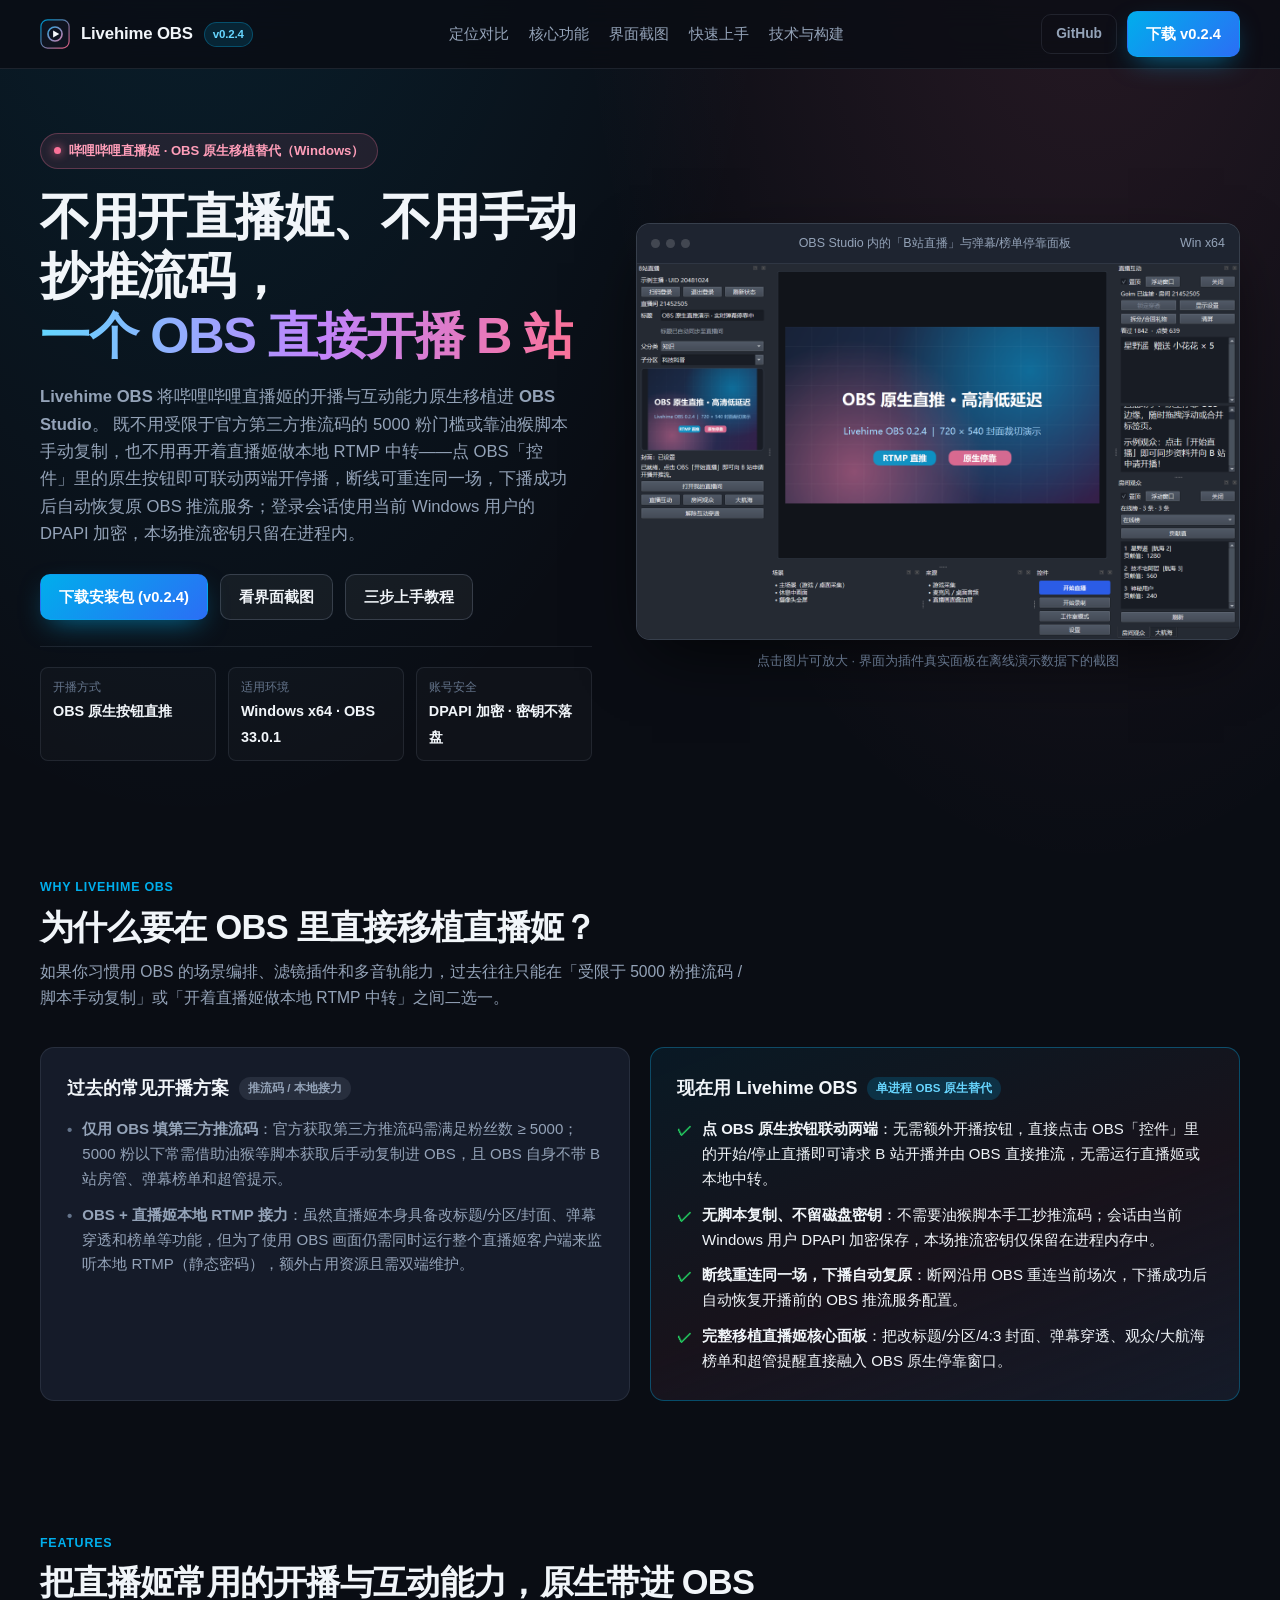
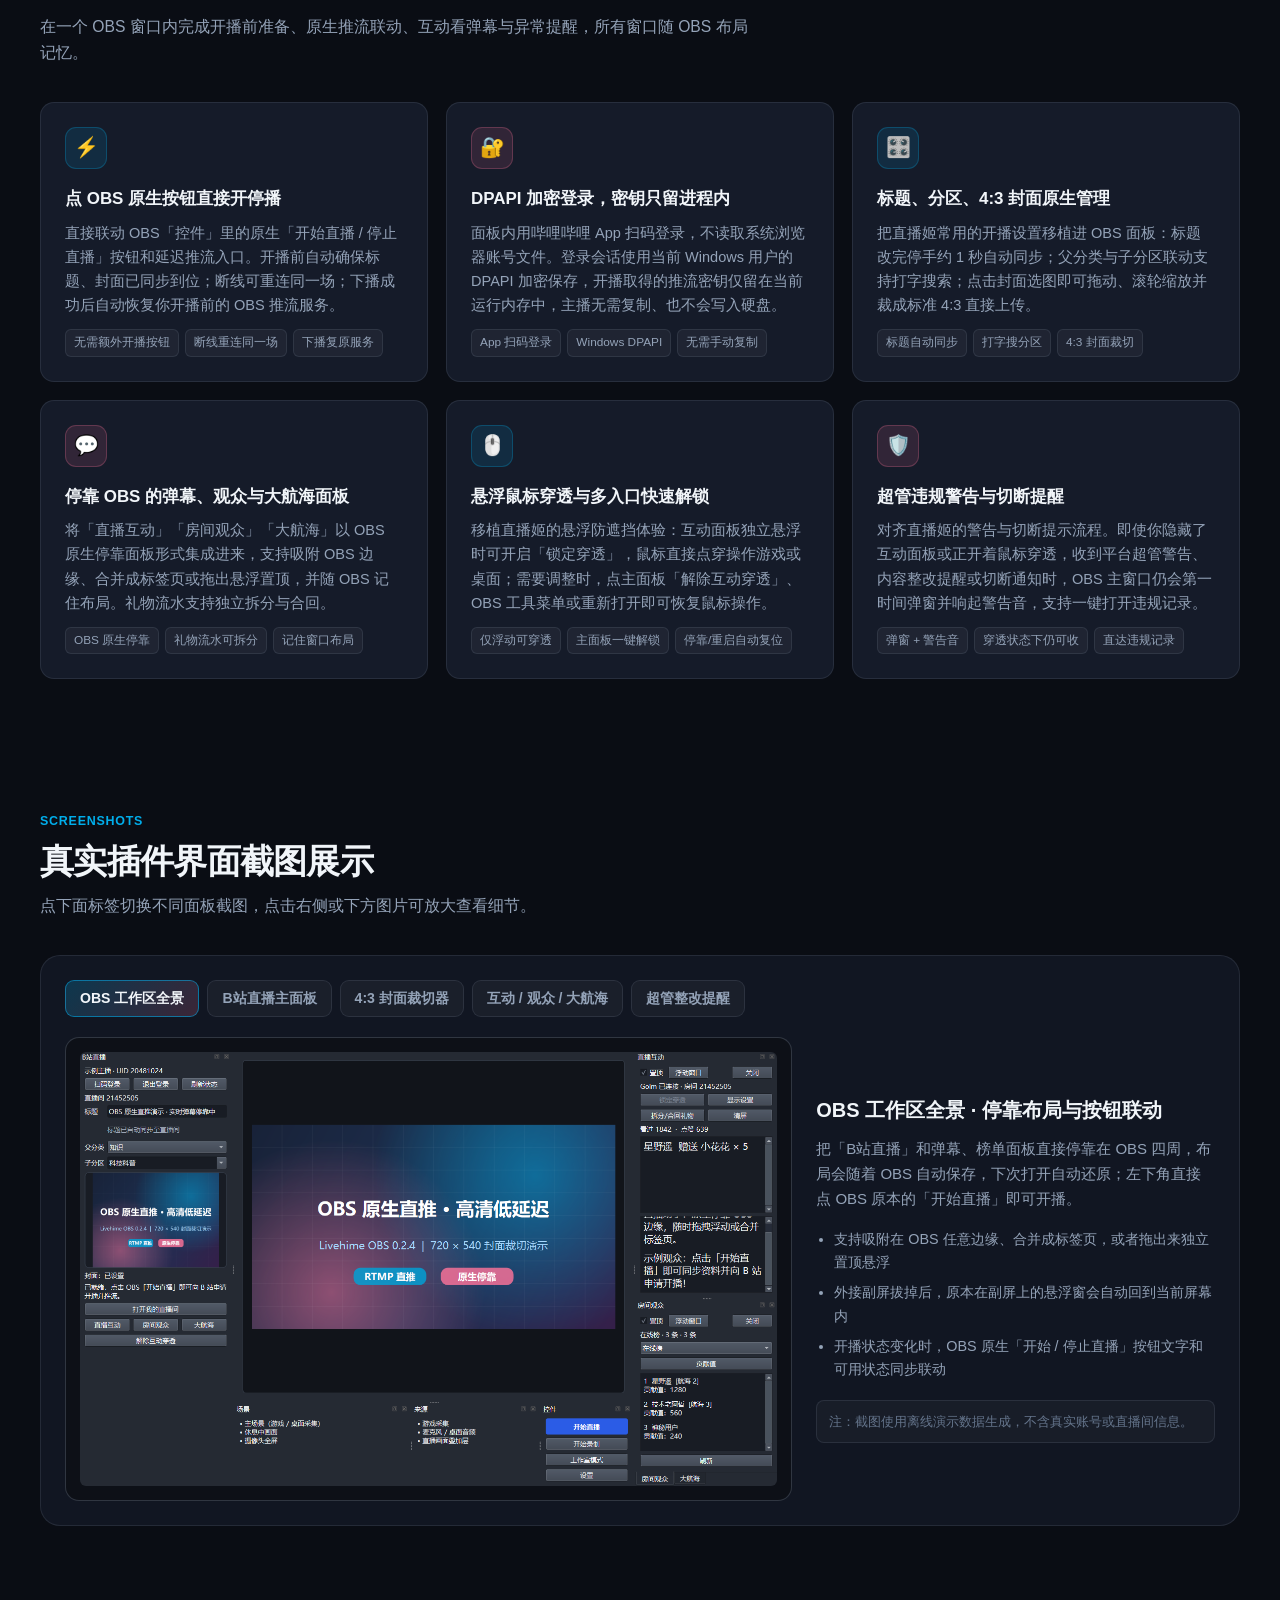
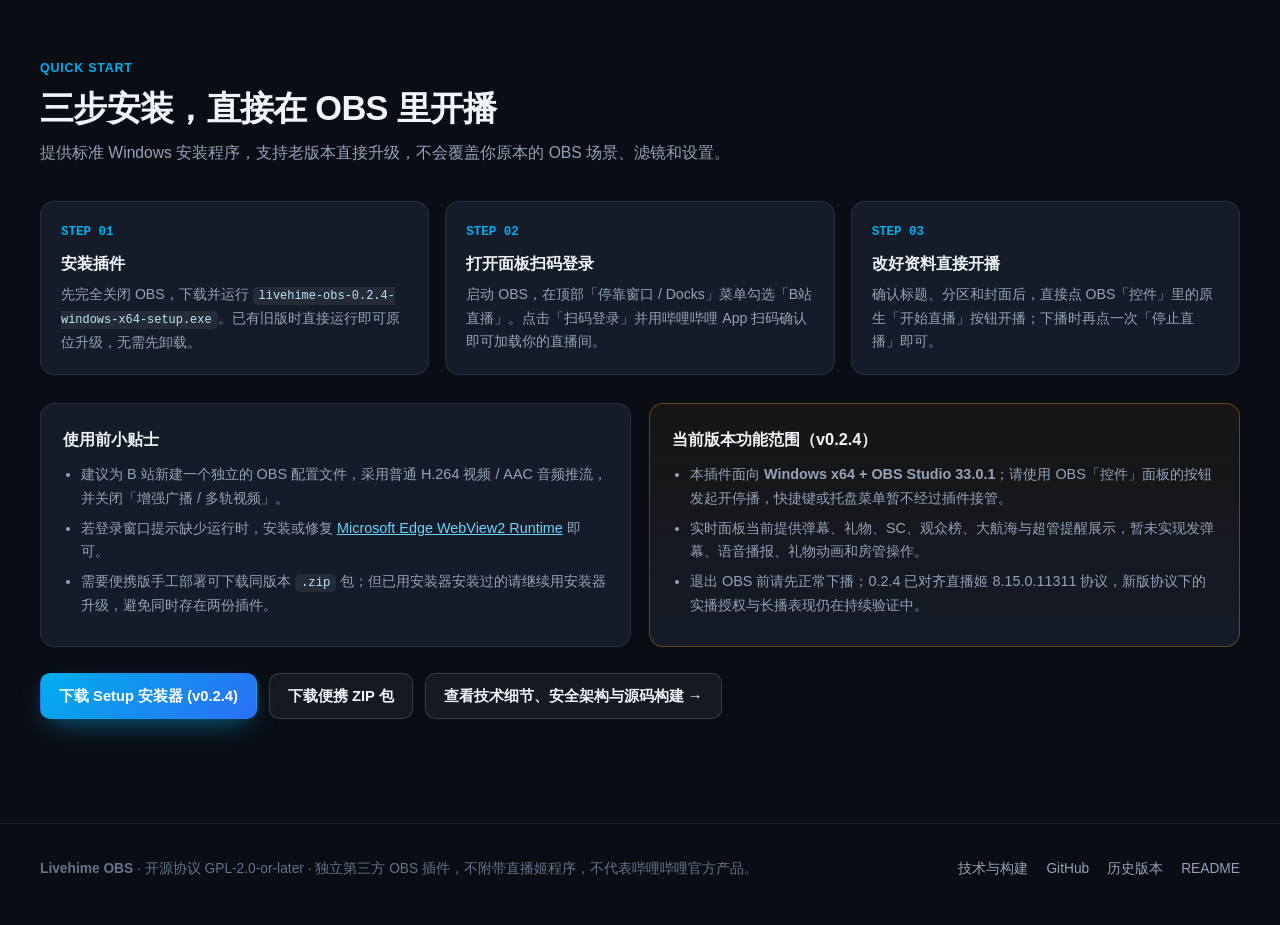
==== docs/index.html @ df3fe20b "Refine homepage comparison copy to accurately reflect Livehime and 5k-follower stream key rules" ====
<!DOCTYPE html>
<html lang="zh-CN">
<head>
  <meta charset="UTF-8">
  <meta name="viewport" content="width=device-width, initial-scale=1.0">
  <title>Livehime OBS · 哔哩哔哩直播姬的 OBS 原生移植替代</title>
  <meta name="description" content="哔哩哔哩直播姬的 OBS Studio 原生移植替代插件。无需 5000 粉推流码门槛、无需油猴脚本手动复制、也无需双开直播姬本地 RTMP 中转：在 OBS 内扫码登录、改标题分区裁封面、看弹幕礼物榜单、接超管提醒，点 OBS 原生按钮直接开停播。">
  <link rel="icon" type="image/svg+xml" href="assets/favicon.svg">
  <link rel="stylesheet" href="styles.css">
</head>
<body>
  <header class="site-header">
    <div class="container nav-inner">
      <a class="brand" href="#top">
        <img class="brand-icon" src="assets/favicon.svg" alt="Livehime OBS">
        <span>Livehime OBS</span>
        <span class="brand-version">v0.2.4</span>
      </a>
      <nav class="nav-links" id="navLinks">
        <a href="#why">定位对比</a>
        <a href="#features">核心功能</a>
        <a href="#screenshots">界面截图</a>
        <a href="#start">快速上手</a>
        <a href="tech.html">技术与构建</a>
      </nav>
      <div class="nav-actions">
        <a class="btn btn-ghost" href="https://github.com/lightsing/livehime-obs" target="_blank" rel="noopener">GitHub</a>
        <a class="btn btn-primary" href="https://github.com/lightsing/livehime-obs/releases/tag/v0.2.4" target="_blank" rel="noopener">下载 v0.2.4</a>
        <button class="nav-toggle" id="navToggle" type="button" aria-label="展开导航">菜单</button>
      </div>
    </div>
  </header>

  <main id="top">
    <section class="hero">
      <div class="container hero-grid">
        <div>
          <div class="eyebrow">
            <span class="eyebrow-dot"></span>
            <span>哔哩哔哩直播姬 · OBS 原生移植替代（Windows）</span>
          </div>
          <h1>不用开直播姬、不用手动抄推流码，<br><span class="gradient-text">一个 OBS 直接开播 B 站</span></h1>
          <p class="hero-lead">
            <strong>Livehime OBS</strong> 将哔哩哔哩直播姬的开播与互动能力原生移植进 <strong>OBS Studio</strong>。
            既不用受限于官方第三方推流码的 5000 粉门槛或靠油猴脚本手动复制，也不用再开着直播姬做本地 RTMP 中转——点 OBS「控件」里的原生按钮即可联动两端开停播，断线可重连同一场，下播成功后自动恢复原 OBS 推流服务；登录会话使用当前 Windows 用户的 DPAPI 加密，本场推流密钥只留在进程内。
          </p>
          <div class="hero-cta">
            <a class="btn btn-primary" href="https://github.com/lightsing/livehime-obs/releases/download/v0.2.4/livehime-obs-0.2.4-windows-x64-setup.exe" target="_blank" rel="noopener">
              下载安装包 (v0.2.4)
            </a>
            <a class="btn btn-secondary" href="#screenshots">看界面截图</a>
            <a class="btn btn-secondary" href="#start">三步上手教程</a>
          </div>
          <div class="hero-specs">
            <div class="spec-item">
              <span class="spec-label">开播方式</span>
              <span class="spec-val">OBS 原生按钮直推</span>
            </div>
            <div class="spec-item">
              <span class="spec-label">适用环境</span>
              <span class="spec-val">Windows x64 · OBS 33.0.1</span>
            </div>
            <div class="spec-item">
              <span class="spec-label">账号安全</span>
              <span class="spec-val">DPAPI 加密 · 密钥不落盘</span>
            </div>
          </div>
        </div>

        <div class="hero-visual">
          <div class="window-frame">
            <div class="window-bar">
              <div class="window-dots"><span></span><span></span><span></span></div>
              <span>OBS Studio 内的「B站直播」与弹幕/榜单停靠面板</span>
              <span>Win x64</span>
            </div>
            <img src="assets/screenshots/obs-docking.png" alt="Livehime OBS 在 OBS Studio 中的实际界面" data-lightbox data-caption="在 OBS 窗口里就能完成扫码登录、改标题分区封面、看弹幕礼物榜单，并直接用左下角原生「开始直播」开播">
          </div>
          <div class="visual-caption">点击图片可放大 · 界面为插件真实面板在离线演示数据下的截图</div>
        </div>
      </div>
    </section>

    <section class="section" id="why">
      <div class="container">
        <div class="section-header">
          <span class="section-tag">Why Livehime OBS</span>
          <h2>为什么要在 OBS 里直接移植直播姬？</h2>
          <p>如果你习惯用 OBS 的场景编排、滤镜插件和多音轨能力，过去往往只能在「受限于 5000 粉推流码 / 脚本手动复制」或「开着直播姬做本地 RTMP 中转」之间二选一。</p>
        </div>
        <div class="compare-grid">
          <div class="compare-card">
            <h3>过去的常见开播方案 <span class="badge-pill badge-muted">推流码 / 本地接力</span></h3>
            <ul class="compare-list">
              <li><span class="mark-icon mark-old">•</span><span><strong>仅用 OBS 填第三方推流码</strong>：官方获取第三方推流码需满足粉丝数 ≥ 5000；5000 粉以下常需借助油猴等脚本获取后手动复制进 OBS，且 OBS 自身不带 B 站房管、弹幕榜单和超管提示。</span></li>
              <li><span class="mark-icon mark-old">•</span><span><strong>OBS + 直播姬本地 RTMP 接力</strong>：虽然直播姬本身具备改标题/分区/封面、弹幕穿透和榜单等功能，但为了使用 OBS 画面仍需同时运行整个直播姬客户端来监听本地 RTMP（静态密码），额外占用资源且需双端维护。</span></li>
            </ul>
          </div>
          <div class="compare-card highlight">
            <h3>现在用 Livehime OBS <span class="badge-pill badge-accent">单进程 OBS 原生替代</span></h3>
            <ul class="compare-list">
              <li><span class="mark-icon mark-new">✓</span><span><strong>点 OBS 原生按钮联动两端</strong>：无需额外开播按钮，直接点击 OBS「控件」里的开始/停止直播即可请求 B 站开播并由 OBS 直接推流，无需运行直播姬或本地中转。</span></li>
              <li><span class="mark-icon mark-new">✓</span><span><strong>无脚本复制、不留磁盘密钥</strong>：不需要油猴脚本手工抄推流码；会话由当前 Windows 用户 DPAPI 加密保存，本场推流密钥仅保留在进程内存中。</span></li>
              <li><span class="mark-icon mark-new">✓</span><span><strong>断线重连同一场，下播自动复原</strong>：断网沿用 OBS 重连当前场次，下播成功后自动恢复开播前的 OBS 推流服务配置。</span></li>
              <li><span class="mark-icon mark-new">✓</span><span><strong>完整移植直播姬核心面板</strong>：把改标题/分区/4:3 封面、弹幕穿透、观众/大航海榜单和超管提醒直接融入 OBS 原生停靠窗口。</span></li>
            </ul>
          </div>
        </div>
      </div>
    </section>

    <section class="section" id="features">
      <div class="container">
        <div class="section-header">
          <span class="section-tag">Features</span>
          <h2>把直播姬常用的开播与互动能力，原生带进 OBS</h2>
          <p>在一个 OBS 窗口内完成开播前准备、原生推流联动、互动看弹幕与异常提醒，所有窗口随 OBS 布局记忆。</p>
        </div>
        <div class="features-grid">
          <article class="feature-card">
            <div class="feature-icon">⚡</div>
            <h3>点 OBS 原生按钮直接开停播</h3>
            <p>直接联动 OBS「控件」里的原生「开始直播 / 停止直播」按钮和延迟推流入口。开播前自动确保标题、封面已同步到位；断线可重连同一场；下播成功后自动恢复你开播前的 OBS 推流服务。</p>
            <div class="feature-tags">
              <span class="tag">无需额外开播按钮</span>
              <span class="tag">断线重连同一场</span>
              <span class="tag">下播复原服务</span>
            </div>
          </article>

          <article class="feature-card pink">
            <div class="feature-icon">🔐</div>
            <h3>DPAPI 加密登录，密钥只留进程内</h3>
            <p>面板内用哔哩哔哩 App 扫码登录，不读取系统浏览器账号文件。登录会话使用当前 Windows 用户的 DPAPI 加密保存，开播取得的推流密钥仅留在当前运行内存中，主播无需复制、也不会写入硬盘。</p>
            <div class="feature-tags">
              <span class="tag">App 扫码登录</span>
              <span class="tag">Windows DPAPI</span>
              <span class="tag">无需手动复制</span>
            </div>
          </article>

          <article class="feature-card">
            <div class="feature-icon">🎛️</div>
            <h3>标题、分区、4:3 封面原生管理</h3>
            <p>把直播姬常用的开播设置移植进 OBS 面板：标题改完停手约 1 秒自动同步；父分类与子分区联动支持打字搜索；点击封面选图即可拖动、滚轮缩放并裁成标准 4:3 直接上传。</p>
            <div class="feature-tags">
              <span class="tag">标题自动同步</span>
              <span class="tag">打字搜分区</span>
              <span class="tag">4:3 封面裁切</span>
            </div>
          </article>

          <article class="feature-card pink">
            <div class="feature-icon">💬</div>
            <h3>停靠 OBS 的弹幕、观众与大航海面板</h3>
            <p>将「直播互动」「房间观众」「大航海」以 OBS 原生停靠面板形式集成进来，支持吸附 OBS 边缘、合并成标签页或拖出悬浮置顶，并随 OBS 记住布局。礼物流水支持独立拆分与合回。</p>
            <div class="feature-tags">
              <span class="tag">OBS 原生停靠</span>
              <span class="tag">礼物流水可拆分</span>
              <span class="tag">记住窗口布局</span>
            </div>
          </article>

          <article class="feature-card">
            <div class="feature-icon">🖱️</div>
            <h3>悬浮鼠标穿透与多入口快速解锁</h3>
            <p>移植直播姬的悬浮防遮挡体验：互动面板独立悬浮时可开启「锁定穿透」，鼠标直接点穿操作游戏或桌面；需要调整时，点主面板「解除互动穿透」、OBS 工具菜单或重新打开即可恢复鼠标操作。</p>
            <div class="feature-tags">
              <span class="tag">仅浮动可穿透</span>
              <span class="tag">主面板一键解锁</span>
              <span class="tag">停靠/重启自动复位</span>
            </div>
          </article>

          <article class="feature-card pink">
            <div class="feature-icon">🛡️</div>
            <h3>超管违规警告与切断提醒</h3>
            <p>对齐直播姬的警告与切断提示流程。即使你隐藏了互动面板或正开着鼠标穿透，收到平台超管警告、内容整改提醒或切断通知时，OBS 主窗口仍会第一时间弹窗并响起警告音，支持一键打开违规记录。</p>
            <div class="feature-tags">
              <span class="tag">弹窗 + 警告音</span>
              <span class="tag">穿透状态下仍可收</span>
              <span class="tag">直达违规记录</span>
            </div>
          </article>
        </div>
      </div>
    </section>

    <section class="section" id="screenshots">
      <div class="container">
        <div class="section-header">
          <span class="section-tag">Screenshots</span>
          <h2>真实插件界面截图展示</h2>
          <p>点下面标签切换不同面板截图，点击右侧或下方图片可放大查看细节。</p>
        </div>

        <div class="gallery-shell">
          <div class="gallery-tabs" id="galleryTabs" role="tablist">
            <button class="gallery-tab active" type="button" data-shot="docking" role="tab" aria-selected="true">OBS 工作区全景</button>
            <button class="gallery-tab" type="button" data-shot="room" role="tab" aria-selected="false">B站直播主面板</button>
            <button class="gallery-tab" type="button" data-shot="crop" role="tab" aria-selected="false">4:3 封面裁切器</button>
            <button class="gallery-tab" type="button" data-shot="panels" role="tab" aria-selected="false">互动 / 观众 / 大航海</button>
            <button class="gallery-tab" type="button" data-shot="moderation" role="tab" aria-selected="false">超管整改提醒</button>
          </div>

          <div class="gallery-stage">
            <div class="gallery-preview">
              <img id="galleryImage" src="assets/screenshots/obs-docking.png" alt="OBS 工作区全景截图" data-lightbox data-caption="OBS 工作区全景：B站直播面板、OBS 原生开始直播按钮与互动/榜单面板统一停靠在 OBS 内">
            </div>
            <div class="gallery-info">
              <h3 id="galleryTitle">OBS 工作区全景 · 停靠布局与按钮联动</h3>
              <p id="galleryDesc">把「B站直播」和弹幕、榜单面板直接停靠在 OBS 四周，布局会随着 OBS 自动保存，下次打开自动还原；左下角直接点 OBS 原本的「开始直播」即可开播。</p>
              <ul class="gallery-bullets" id="galleryBullets">
                <li>支持吸附在 OBS 任意边缘、合并成标签页，或者拖出来独立置顶悬浮</li>
                <li>外接副屏拔掉后，原本在副屏上的悬浮窗会自动回到当前屏幕内</li>
                <li>开播状态变化时，OBS 原生「开始 / 停止直播」按钮文字和可用状态同步联动</li>
              </ul>
              <div class="gallery-note">
                注：截图使用离线演示数据生成，不含真实账号或直播间信息。
              </div>
            </div>
          </div>
        </div>
      </div>
    </section>

    <section class="section" id="start">
      <div class="container">
        <div class="section-header">
          <span class="section-tag">Quick Start</span>
          <h2>三步安装，直接在 OBS 里开播</h2>
          <p>提供标准 Windows 安装程序，支持老版本直接升级，不会覆盖你原本的 OBS 场景、滤镜和设置。</p>
        </div>

        <div class="steps-grid three-cols">
          <div class="step-card">
            <div class="step-num">STEP 01</div>
            <h3>安装插件</h3>
            <p>先完全关闭 OBS，下载并运行 <code>livehime-obs-0.2.4-windows-x64-setup.exe</code>。已有旧版时直接运行即可原位升级，无需先卸载。</p>
          </div>
          <div class="step-card">
            <div class="step-num">STEP 02</div>
            <h3>打开面板扫码登录</h3>
            <p>启动 OBS，在顶部「停靠窗口 / Docks」菜单勾选「B站直播」。点击「扫码登录」并用哔哩哔哩 App 扫码确认即可加载你的直播间。</p>
          </div>
          <div class="step-card">
            <div class="step-num">STEP 03</div>
            <h3>改好资料直接开播</h3>
            <p>确认标题、分区和封面后，直接点 OBS「控件」里的原生「开始直播」按钮开播；下播时再点一次「停止直播」即可。</p>
          </div>
        </div>

        <div class="notice-box">
          <div class="info-panel">
            <h3>使用前小贴士</h3>
            <ul>
              <li>建议为 B 站新建一个独立的 OBS 配置文件，采用普通 H.264 视频 / AAC 音频推流，并关闭「增强广播 / 多轨视频」。</li>
              <li>若登录窗口提示缺少运行时，安装或修复 <a href="https://developer.microsoft.com/microsoft-edge/webview2/" target="_blank" rel="noopener" style="color:#67d6ff;text-decoration:underline;">Microsoft Edge WebView2 Runtime</a> 即可。</li>
              <li>需要便携版手工部署可下载同版本 <code>.zip</code> 包；但已用安装器安装过的请继续用安装器升级，避免同时存在两份插件。</li>
            </ul>
          </div>
          <div class="info-panel warn">
            <h3>当前版本功能范围（v0.2.4）</h3>
            <ul>
              <li>本插件面向 <strong>Windows x64 + OBS Studio 33.0.1</strong>；请使用 OBS「控件」面板的按钮发起开停播，快捷键或托盘菜单暂不经过插件接管。</li>
              <li>实时面板当前提供弹幕、礼物、SC、观众榜、大航海与超管提醒展示，暂未实现发弹幕、语音播报、礼物动画和房管操作。</li>
              <li>退出 OBS 前请先正常下播；0.2.4 已对齐直播姬 8.15.0.11311 协议，新版协议下的实播授权与长播表现仍在持续验证中。</li>
            </ul>
          </div>
        </div>

        <div class="hero-cta" style="margin-top:26px;margin-bottom:0;">
          <a class="btn btn-primary" href="https://github.com/lightsing/livehime-obs/releases/download/v0.2.4/livehime-obs-0.2.4-windows-x64-setup.exe" target="_blank" rel="noopener">下载 Setup 安装器 (v0.2.4)</a>
          <a class="btn btn-secondary" href="https://github.com/lightsing/livehime-obs/releases/download/v0.2.4/livehime-obs-0.2.4-windows-x64.zip" target="_blank" rel="noopener">下载便携 ZIP 包</a>
          <a class="btn btn-secondary" href="tech.html">查看技术细节、安全架构与源码构建 →</a>
        </div>
      </div>
    </section>
  </main>

  <footer class="site-footer">
    <div class="container footer-inner">
      <div>
        <strong>Livehime OBS</strong> · 开源协议 GPL-2.0-or-later · 独立第三方 OBS 插件，不附带直播姬程序，不代表哔哩哔哩官方产品。
      </div>
      <div class="footer-links">
        <a href="tech.html">技术与构建</a>
        <a href="https://github.com/lightsing/livehime-obs" target="_blank" rel="noopener">GitHub</a>
        <a href="https://github.com/lightsing/livehime-obs/releases" target="_blank" rel="noopener">历史版本</a>
        <a href="https://github.com/lightsing/livehime-obs/blob/main/README.md" target="_blank" rel="noopener">README</a>
      </div>
    </div>
  </footer>

  <div class="lightbox" id="lightbox" aria-hidden="true">
    <div class="lightbox-content">
      <div class="lightbox-bar">
        <span id="lightboxCaption"></span>
        <button class="lightbox-close" id="lightboxClose" type="button">关闭 (ESC)</button>
      </div>
      <img id="lightboxImg" src="" alt="放大预览">
    </div>
  </div>

  <script src="app.js"></script>
</body>
</html>
---- docs/styles.css ----
:root {
  --bg: #0a0d14;
  --bg-elevated: #111622;
  --bg-card: #151b29;
  --bg-card-hover: #1a2234;
  --border: rgba(148, 163, 184, 0.14);
  --border-strong: rgba(148, 163, 184, 0.26);
  --text: #f1f5f9;
  --text-muted: #94a3b8;
  --text-dim: #64748b;
  --bili-blue: #00aeec;
  --bili-pink: #fb7299;
  --obs-accent: #4c6ef5;
  --success: #22c55e;
  --warning: #f59e0b;
  --radius-sm: 8px;
  --radius-md: 14px;
  --radius-lg: 20px;
  --shadow-lg: 0 24px 64px -16px rgba(0, 0, 0, 0.72);
  --font-sans: "PingFang SC", "Microsoft YaHei UI", "Microsoft YaHei", "Noto Sans SC", -apple-system, BlinkMacSystemFont, "Segoe UI", sans-serif;
  --font-mono: "Cascadia Code", "JetBrains Mono", Consolas, "Courier New", monospace;
}

*,
*::before,
*::after {
  box-sizing: border-box;
}

html {
  scroll-behavior: smooth;
  background: var(--bg);
  color: var(--text);
  font-family: var(--font-sans);
  line-height: 1.65;
  -webkit-font-smoothing: antialiased;
}

body {
  margin: 0;
  min-height: 100vh;
  background:
    radial-gradient(ellipse 80% 50% at 15% -10%, rgba(0, 174, 236, 0.14), transparent 60%),
    radial-gradient(ellipse 70% 45% at 85% -5%, rgba(251, 114, 153, 0.13), transparent 58%),
    var(--bg);
  overflow-x: hidden;
}

a {
  color: inherit;
  text-decoration: none;
}

img {
  display: block;
  max-width: 100%;
}

.container {
  width: min(1200px, calc(100% - 40px));
  margin: 0 auto;
}

/* Header */
.site-header {
  position: sticky;
  top: 0;
  z-index: 40;
  background: rgba(10, 13, 20, 0.82);
  backdrop-filter: blur(14px);
  border-bottom: 1px solid var(--border);
}

.nav-inner {
  display: flex;
  align-items: center;
  justify-content: space-between;
  gap: 20px;
  min-height: 68px;
}

.brand {
  display: flex;
  align-items: center;
  gap: 11px;
  font-weight: 700;
  font-size: 1.05rem;
  letter-spacing: -0.01em;
  white-space: nowrap;
}

.brand-icon {
  width: 30px;
  height: 30px;
  flex-shrink: 0;
}

.brand-version {
  font-size: 0.72rem;
  font-weight: 600;
  padding: 2px 8px;
  border-radius: 999px;
  background: rgba(0, 174, 236, 0.14);
  color: #67d6ff;
  border: 1px solid rgba(0, 174, 236, 0.3);
}

.nav-links {
  display: flex;
  align-items: center;
  gap: 20px;
  font-size: 0.92rem;
  color: var(--text-muted);
  white-space: nowrap;
}

.nav-links a {
  white-space: nowrap;
}

.nav-links a:hover {
  color: var(--text);
}

.nav-actions {
  display: flex;
  align-items: center;
  gap: 10px;
}

.nav-toggle {
  display: none;
  background: transparent;
  border: 1px solid var(--border-strong);
  color: var(--text);
  border-radius: var(--radius-sm);
  padding: 7px 11px;
  font-size: 0.9rem;
  cursor: pointer;
  white-space: nowrap;
}

/* Buttons */
.btn {
  display: inline-flex;
  align-items: center;
  justify-content: center;
  gap: 8px;
  padding: 10px 18px;
  border-radius: 10px;
  font-size: 0.92rem;
  font-weight: 600;
  border: 1px solid transparent;
  cursor: pointer;
  transition: transform 0.15s ease, background 0.15s ease, border-color 0.15s ease, box-shadow 0.15s ease;
  white-space: nowrap;
}

.btn:hover {
  transform: translateY(-1px);
}

.btn-primary {
  background: linear-gradient(135deg, var(--bili-blue), #2b6ef5);
  color: #ffffff;
  box-shadow: 0 10px 28px -10px rgba(0, 174, 236, 0.65);
}

.btn-primary:hover {
  box-shadow: 0 14px 34px -10px rgba(0, 174, 236, 0.8);
}

.btn-secondary {
  background: rgba(255, 255, 255, 0.05);
  border-color: var(--border-strong);
  color: var(--text);
}

.btn-secondary:hover {
  background: rgba(255, 255, 255, 0.09);
  border-color: rgba(255, 255, 255, 0.34);
}

.btn-ghost {
  background: transparent;
  border-color: var(--border);
  color: var(--text-muted);
  padding: 8px 14px;
  font-size: 0.86rem;
}

.btn-ghost:hover {
  color: var(--text);
  border-color: var(--border-strong);
}

/* Hero */
.hero {
  padding: 64px 0 48px;
}

.hero-grid {
  display: grid;
  grid-template-columns: 1.05fr 1.15fr;
  gap: 44px;
  align-items: center;
}

.eyebrow {
  display: inline-flex;
  align-items: center;
  gap: 8px;
  padding: 6px 13px;
  border-radius: 999px;
  background: rgba(251, 114, 153, 0.1);
  border: 1px solid rgba(251, 114, 153, 0.28);
  color: #ff9eb9;
  font-size: 0.82rem;
  font-weight: 600;
  margin-bottom: 18px;
}

.eyebrow-dot {
  width: 7px;
  height: 7px;
  border-radius: 50%;
  background: var(--bili-pink);
  box-shadow: 0 0 10px var(--bili-pink);
}

.hero h1 {
  margin: 0 0 18px;
  font-size: clamp(2.1rem, 4vw, 3.15rem);
  line-height: 1.18;
  letter-spacing: -0.025em;
  font-weight: 800;
}

.gradient-text {
  background: linear-gradient(92deg, #63d7ff 0%, #c084fc 52%, #fb7299 100%);
  -webkit-background-clip: text;
  background-clip: text;
  color: transparent;
}

.hero-lead {
  margin: 0 0 26px;
  font-size: 1.04rem;
  color: var(--text-muted);
  max-width: 58ch;
}

.hero-cta {
  display: flex;
  flex-wrap: wrap;
  gap: 12px;
  margin-bottom: 26px;
}

.hero-specs {
  display: grid;
  grid-template-columns: repeat(3, minmax(0, 1fr));
  gap: 12px;
  padding-top: 20px;
  border-top: 1px solid var(--border);
}

.spec-item {
  background: rgba(255, 255, 255, 0.025);
  border: 1px solid var(--border);
  border-radius: var(--radius-sm);
  padding: 10px 12px;
}

.spec-label {
  font-size: 0.74rem;
  color: var(--text-dim);
  display: block;
}

.spec-val {
  font-size: 0.9rem;
  font-weight: 700;
  color: var(--text);
}

.hero-visual {
  position: relative;
}

.window-frame {
  background: #171c26;
  border: 1px solid var(--border-strong);
  border-radius: var(--radius-md);
  overflow: hidden;
  box-shadow: var(--shadow-lg);
}

.window-bar {
  display: flex;
  align-items: center;
  justify-content: space-between;
  padding: 9px 14px;
  background: #1e2430;
  border-bottom: 1px solid var(--border);
  font-size: 0.78rem;
  color: var(--text-muted);
}

.window-dots {
  display: flex;
  gap: 6px;
}

.window-dots span {
  width: 9px;
  height: 9px;
  border-radius: 50%;
  background: rgba(255, 255, 255, 0.16);
}

.window-frame img {
  width: 100%;
  cursor: zoom-in;
}

.visual-caption {
  margin-top: 10px;
  font-size: 0.8rem;
  color: var(--text-dim);
  text-align: center;
}

/* Sections */
.section {
  padding: 64px 0;
}

.section-header {
  max-width: 720px;
  margin-bottom: 36px;
}

.section-tag {
  display: inline-block;
  font-size: 0.78rem;
  font-weight: 700;
  letter-spacing: 0.06em;
  text-transform: uppercase;
  color: var(--bili-blue);
  margin-bottom: 8px;
}

.section-header h2 {
  margin: 0 0 10px;
  font-size: clamp(1.55rem, 2.8vw, 2.15rem);
  line-height: 1.25;
  letter-spacing: -0.02em;
}

.section-header p {
  margin: 0;
  color: var(--text-muted);
  font-size: 0.98rem;
}

/* Comparison Grid */
.compare-grid {
  display: grid;
  grid-template-columns: repeat(2, minmax(0, 1fr));
  gap: 20px;
}

.compare-card {
  border-radius: var(--radius-md);
  padding: 26px;
  border: 1px solid var(--border);
  background: var(--bg-card);
}

.compare-card.highlight {
  background: linear-gradient(160deg, rgba(0, 174, 236, 0.08), rgba(251, 114, 153, 0.06) 55%, var(--bg-card));
  border-color: rgba(0, 174, 236, 0.35);
}

.compare-card h3 {
  margin: 0 0 14px;
  font-size: 1.12rem;
  display: flex;
  align-items: center;
  gap: 10px;
}

.badge-pill {
  font-size: 0.72rem;
  padding: 2px 9px;
  border-radius: 999px;
  font-weight: 700;
}

.badge-muted {
  background: rgba(148, 163, 184, 0.14);
  color: var(--text-muted);
}

.badge-accent {
  background: rgba(0, 174, 236, 0.18);
  color: #67d6ff;
}

.compare-list {
  list-style: none;
  margin: 0;
  padding: 0;
  display: grid;
  gap: 11px;
}

.compare-list li {
  display: flex;
  align-items: flex-start;
  gap: 10px;
  font-size: 0.94rem;
  color: var(--text-muted);
}

.compare-card.highlight .compare-list li {
  color: var(--text);
}

.mark-icon {
  flex-shrink: 0;
  font-weight: 800;
  margin-top: 1px;
}

.mark-old {
  color: var(--text-dim);
}

.mark-new {
  color: var(--success);
}

/* Feature Cards */
.features-grid {
  display: grid;
  grid-template-columns: repeat(3, minmax(0, 1fr));
  gap: 18px;
}

.feature-card {
  background: var(--bg-card);
  border: 1px solid var(--border);
  border-radius: var(--radius-md);
  padding: 24px;
  transition: border-color 0.2s ease, background 0.2s ease, transform 0.2s ease;
}

.feature-card:hover {
  background: var(--bg-card-hover);
  border-color: var(--border-strong);
  transform: translateY(-2px);
}

.feature-icon {
  width: 42px;
  height: 42px;
  border-radius: 11px;
  display: grid;
  place-items: center;
  font-size: 1.25rem;
  margin-bottom: 16px;
  background: rgba(0, 174, 236, 0.12);
  border: 1px solid rgba(0, 174, 236, 0.25);
  color: #67d6ff;
}

.feature-card.pink .feature-icon {
  background: rgba(251, 114, 153, 0.12);
  border-color: rgba(251, 114, 153, 0.25);
  color: #ff9eb9;
}

.feature-card h3 {
  margin: 0 0 8px;
  font-size: 1.06rem;
}

.feature-card p {
  margin: 0 0 12px;
  font-size: 0.91rem;
  color: var(--text-muted);
}

.feature-tags {
  display: flex;
  flex-wrap: wrap;
  gap: 6px;
}

.tag {
  font-size: 0.74rem;
  padding: 3px 8px;
  border-radius: 6px;
  background: rgba(255, 255, 255, 0.045);
  border: 1px solid var(--border);
  color: var(--text-muted);
}

/* Gallery Showcase */
.gallery-shell {
  background: var(--bg-elevated);
  border: 1px solid var(--border);
  border-radius: var(--radius-lg);
  padding: 24px;
}

.gallery-tabs {
  display: flex;
  flex-wrap: wrap;
  gap: 8px;
  margin-bottom: 20px;
}

.gallery-tab {
  background: rgba(255, 255, 255, 0.04);
  border: 1px solid var(--border);
  color: var(--text-muted);
  border-radius: 9px;
  padding: 8px 14px;
  font-size: 0.88rem;
  font-weight: 600;
  cursor: pointer;
  transition: all 0.15s ease;
}

.gallery-tab:hover {
  color: var(--text);
  border-color: var(--border-strong);
}

.gallery-tab.active {
  background: linear-gradient(135deg, rgba(0, 174, 236, 0.22), rgba(251, 114, 153, 0.18));
  border-color: rgba(0, 174, 236, 0.55);
  color: var(--text);
}

.gallery-stage {
  display: grid;
  grid-template-columns: 1.55fr 0.85fr;
  gap: 24px;
  align-items: center;
}

.gallery-preview {
  background: #0d1017;
  border: 1px solid var(--border-strong);
  border-radius: var(--radius-md);
  padding: 14px;
  display: flex;
  justify-content: center;
  align-items: center;
  min-height: 360px;
}

.gallery-preview img {
  max-height: 500px;
  width: auto;
  border-radius: 6px;
  cursor: zoom-in;
}

.gallery-info h3 {
  margin: 0 0 10px;
  font-size: 1.25rem;
}

.gallery-info p {
  margin: 0 0 16px;
  color: var(--text-muted);
  font-size: 0.94rem;
}

.gallery-bullets {
  margin: 0 0 18px;
  padding-left: 18px;
  color: var(--text-muted);
  font-size: 0.9rem;
}

.gallery-bullets li {
  margin-bottom: 6px;
}

.gallery-note {
  font-size: 0.8rem;
  color: var(--text-dim);
  padding: 10px 12px;
  border-radius: var(--radius-sm);
  background: rgba(255, 255, 255, 0.03);
  border: 1px solid var(--border);
}

/* Workflow & Architecture */
.steps-grid {
  display: grid;
  grid-template-columns: repeat(4, minmax(0, 1fr));
  gap: 16px;
  margin-bottom: 28px;
}

.steps-grid.three-cols {
  grid-template-columns: repeat(3, minmax(0, 1fr));
}

.step-card {
  min-width: 0;
  background: var(--bg-card);
  border: 1px solid var(--border);
  border-radius: var(--radius-md);
  padding: 20px;
}

.step-num {
  font-family: var(--font-mono);
  font-size: 0.78rem;
  font-weight: 700;
  color: var(--bili-blue);
  margin-bottom: 8px;
}

.step-card h3 {
  margin: 0 0 6px;
  font-size: 1rem;
}

.step-card p {
  margin: 0;
  font-size: 0.88rem;
  color: var(--text-muted);
}

.notice-box {
  display: grid;
  grid-template-columns: repeat(2, minmax(0, 1fr));
  gap: 18px;
}

.info-panel {
  min-width: 0;
  background: var(--bg-card);
  border: 1px solid var(--border);
  border-radius: var(--radius-md);
  padding: 22px;
}

.info-panel.warn {
  border-color: rgba(245, 158, 11, 0.35);
  background: linear-gradient(180deg, rgba(245, 158, 11, 0.06), var(--bg-card));
}

.info-panel h3 {
  margin: 0 0 10px;
  font-size: 1.02rem;
}

.info-panel ul {
  margin: 0;
  padding-left: 18px;
  color: var(--text-muted);
  font-size: 0.9rem;
}

.info-panel li {
  margin-bottom: 6px;
}

/* Install & Build */
.install-grid {
  display: grid;
  grid-template-columns: minmax(0, 1.05fr) minmax(0, 0.95fr);
  gap: 20px;
}

.install-card {
  min-width: 0;
  background: var(--bg-card);
  border: 1px solid var(--border);
  border-radius: var(--radius-md);
  padding: 26px;
}

.install-card h3 {
  margin: 0 0 14px;
  font-size: 1.12rem;
}

.install-steps {
  margin: 0 0 18px;
  padding-left: 20px;
  color: var(--text-muted);
  font-size: 0.93rem;
}

.install-steps li {
  margin-bottom: 8px;
}

code {
  font-family: var(--font-mono);
  font-size: 0.85em;
  padding: 2px 6px;
  border-radius: 5px;
  background: rgba(255, 255, 255, 0.07);
  color: #bae6fd;
}

.code-block-wrap {
  position: relative;
  background: #090c12;
  border: 1px solid var(--border-strong);
  border-radius: var(--radius-sm);
  overflow: hidden;
  margin-top: 12px;
}

.code-block-head {
  display: flex;
  align-items: center;
  justify-content: space-between;
  padding: 8px 14px;
  background: rgba(255, 255, 255, 0.035);
  border-bottom: 1px solid var(--border);
  font-family: var(--font-mono);
  font-size: 0.76rem;
  color: var(--text-dim);
}

.code-block-wrap pre {
  margin: 0;
  padding: 14px 16px;
  overflow-x: auto;
  font-family: var(--font-mono);
  font-size: 0.84rem;
  line-height: 1.55;
  color: #e2e8f0;
}

.copy-btn {
  background: rgba(255, 255, 255, 0.08);
  border: 1px solid var(--border);
  color: var(--text);
  border-radius: 6px;
  padding: 4px 10px;
  font-size: 0.76rem;
  cursor: pointer;
}

.copy-btn:hover {
  background: rgba(255, 255, 255, 0.16);
}

/* Footer */
.site-footer {
  border-top: 1px solid var(--border);
  padding: 34px 0 44px;
  margin-top: 40px;
  color: var(--text-dim);
  font-size: 0.86rem;
}

.footer-inner {
  display: flex;
  flex-wrap: wrap;
  align-items: center;
  justify-content: space-between;
  gap: 16px;
}

.footer-links {
  display: flex;
  flex-wrap: wrap;
  gap: 18px;
  color: var(--text-muted);
}

.footer-links a:hover {
  color: var(--text);
}

/* Lightbox */
.lightbox {
  position: fixed;
  inset: 0;
  z-index: 100;
  background: rgba(6, 8, 13, 0.9);
  backdrop-filter: blur(8px);
  display: none;
  align-items: center;
  justify-content: center;
  padding: 24px;
}

.lightbox.open {
  display: flex;
}

.lightbox-content {
  max-width: min(1280px, 95vw);
  max-height: 92vh;
  display: flex;
  flex-direction: column;
  gap: 12px;
}

.lightbox-content img {
  max-height: 82vh;
  width: auto;
  margin: 0 auto;
  border-radius: 10px;
  border: 1px solid var(--border-strong);
}

.lightbox-bar {
  display: flex;
  align-items: center;
  justify-content: space-between;
  color: var(--text-muted);
  font-size: 0.9rem;
}

.lightbox-close {
  background: rgba(255, 255, 255, 0.1);
  border: 1px solid var(--border-strong);
  color: var(--text);
  border-radius: 8px;
  padding: 6px 14px;
  cursor: pointer;
}

@media (max-width: 980px) {
  .hero-grid,
  .compare-grid,
  .gallery-stage,
  .notice-box,
  .install-grid {
    grid-template-columns: 1fr;
  }

  .features-grid {
    grid-template-columns: repeat(2, minmax(0, 1fr));
  }

  .steps-grid {
    grid-template-columns: repeat(2, minmax(0, 1fr));
  }
}

@media (max-width: 960px) {
  .nav-links,
  .nav-actions .btn-ghost {
    display: none;
  }

  .nav-links.open {
    display: flex;
    position: absolute;
    top: 68px;
    left: 0;
    right: 0;
    flex-direction: column;
    background: rgba(17, 22, 34, 0.98);
    border-bottom: 1px solid var(--border);
    padding: 16px 20px;
    gap: 14px;
  }

  .nav-toggle {
    display: inline-flex;
  }
}

@media (max-width: 720px) {
  .hero-specs,
  .features-grid,
  .steps-grid,
  .steps-grid.three-cols {
    grid-template-columns: 1fr;
  }
}

@media (max-width: 440px) {
  .brand-version {
    display: none;
  }

  .nav-actions .btn-primary {
    padding: 8px 12px;
    font-size: 0.84rem;
  }
}
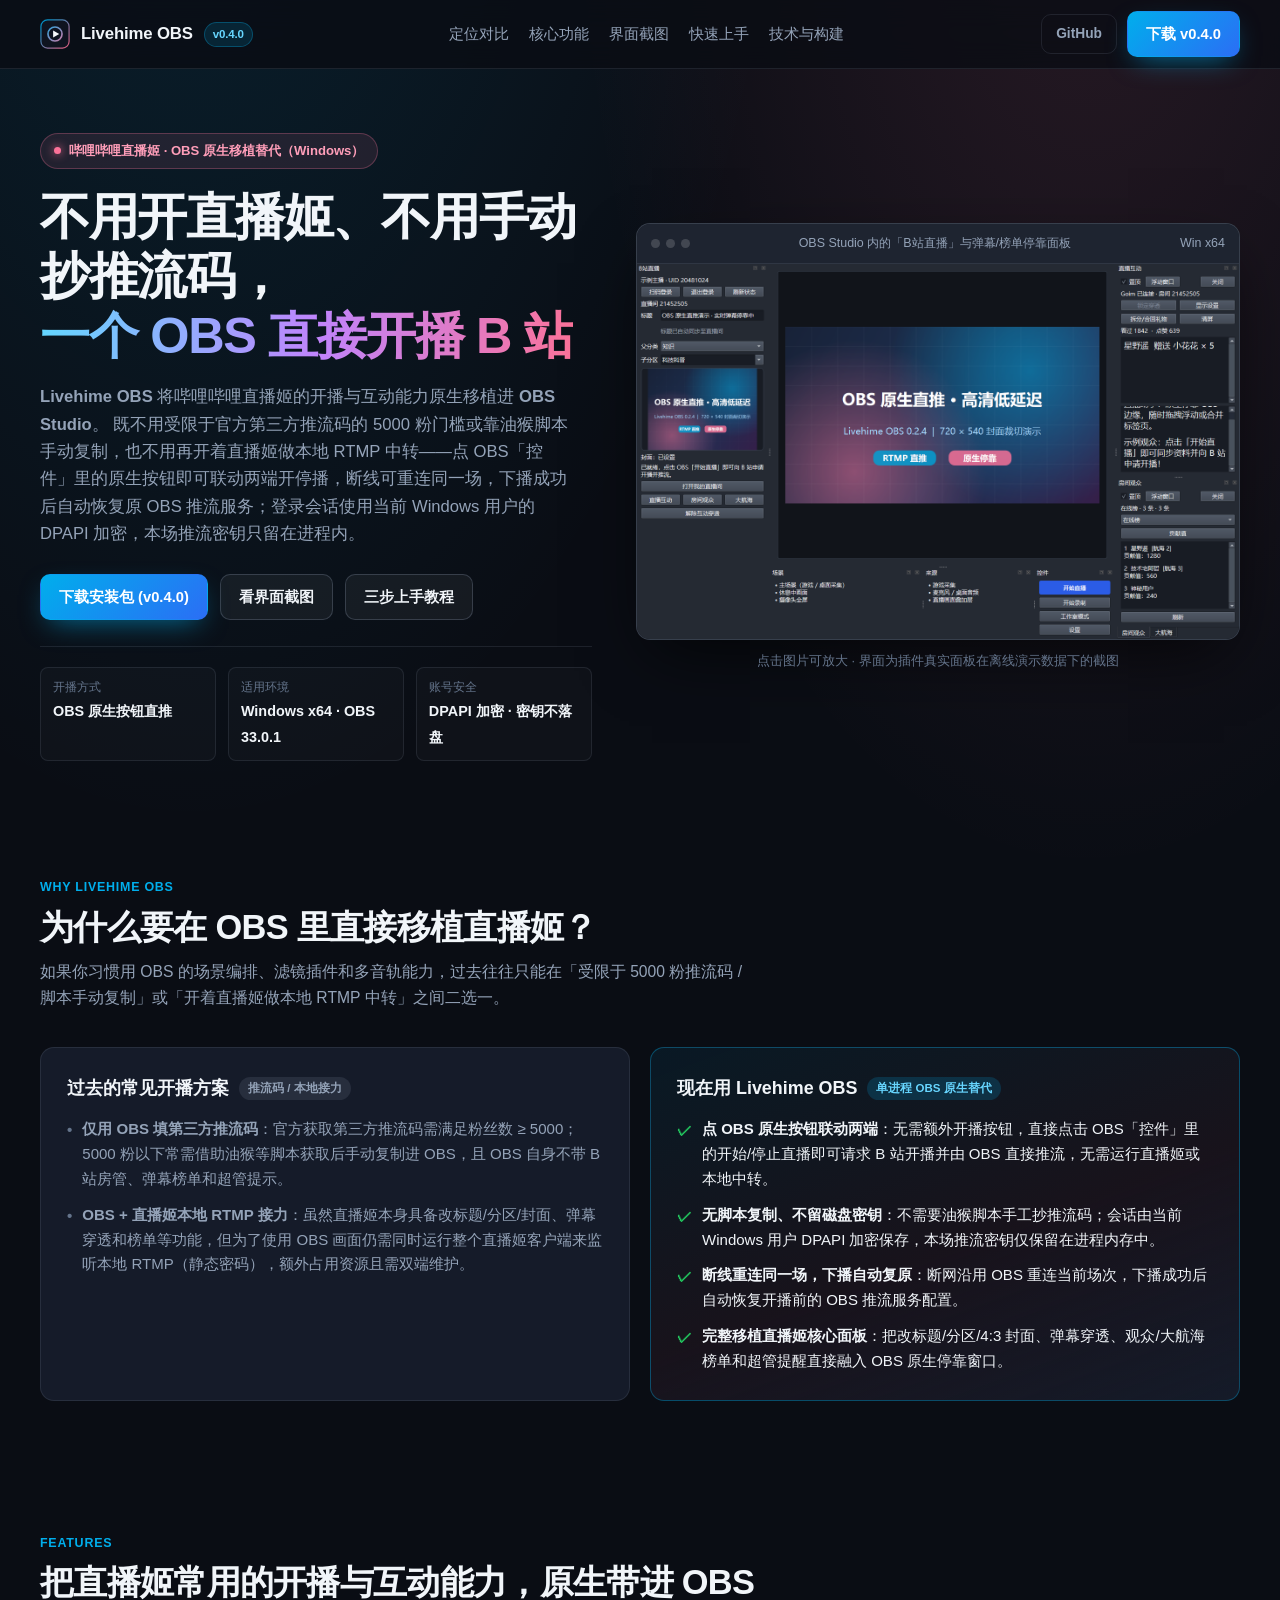
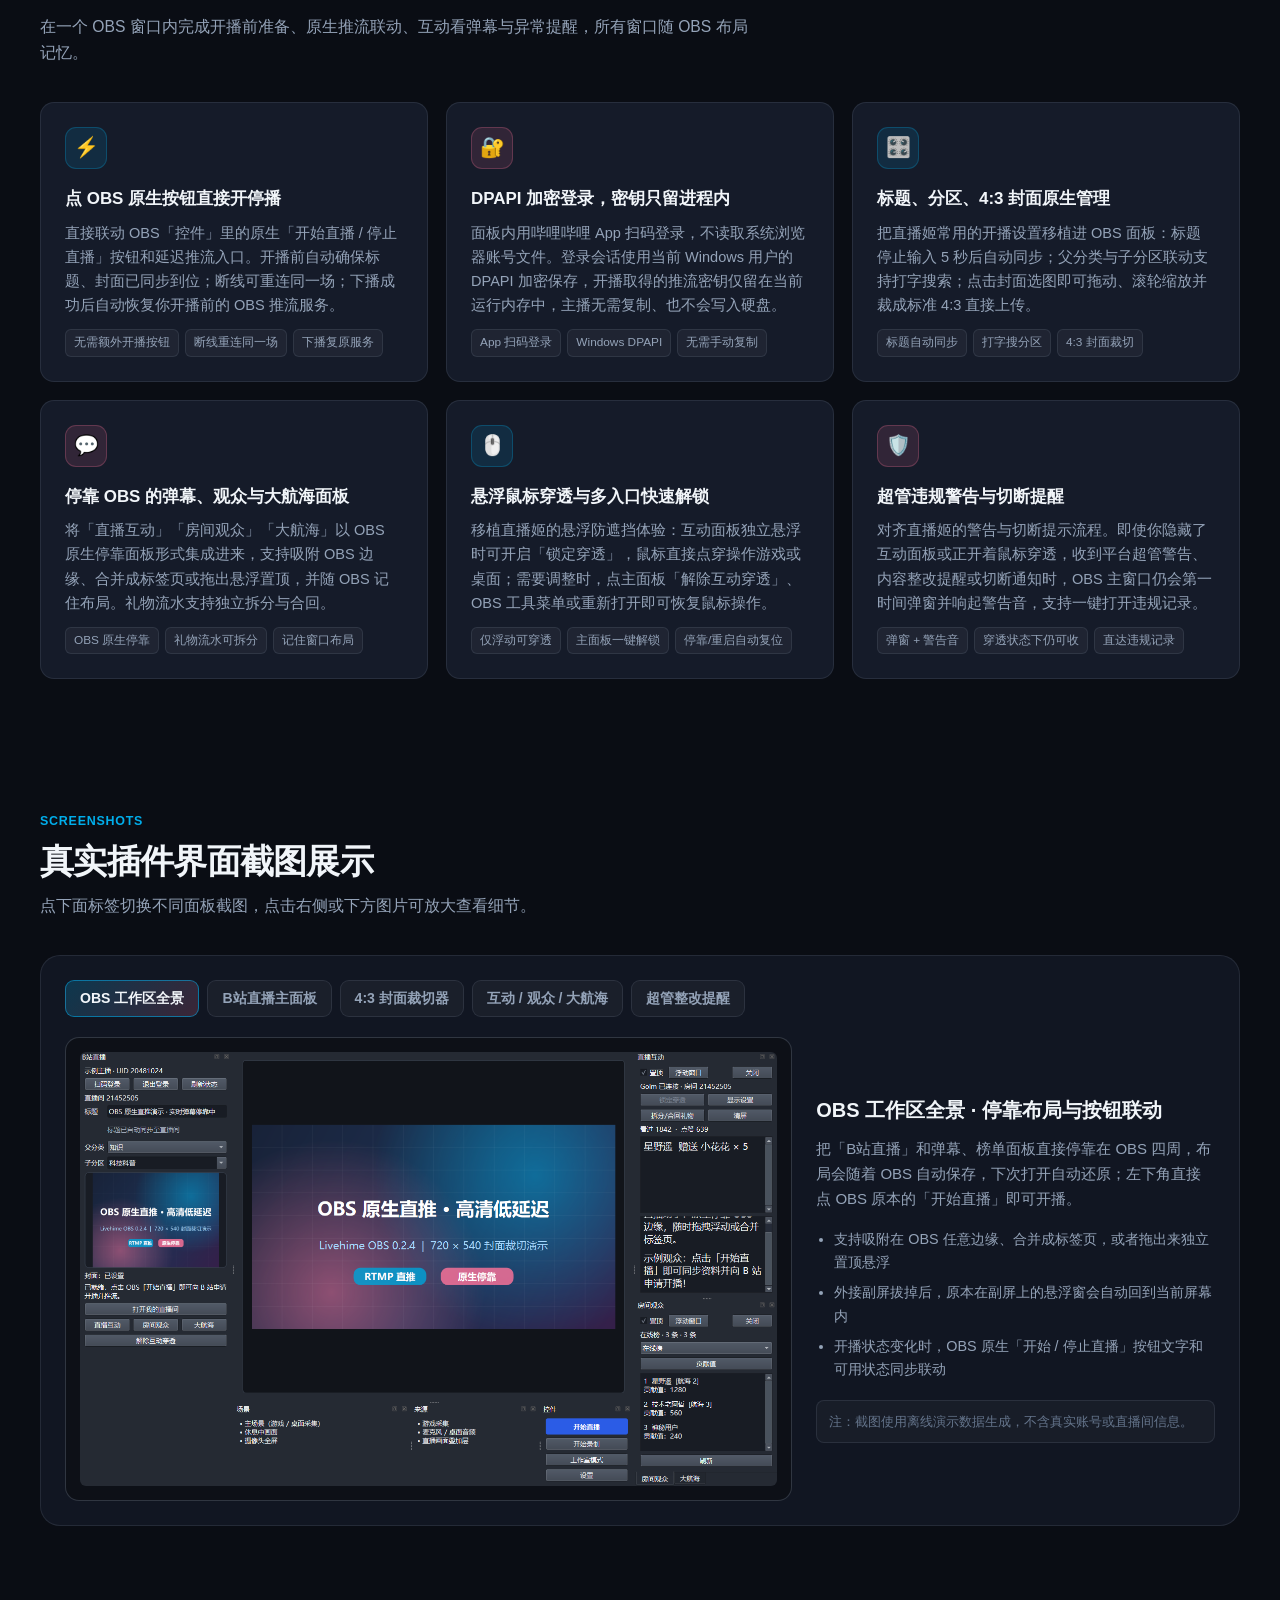
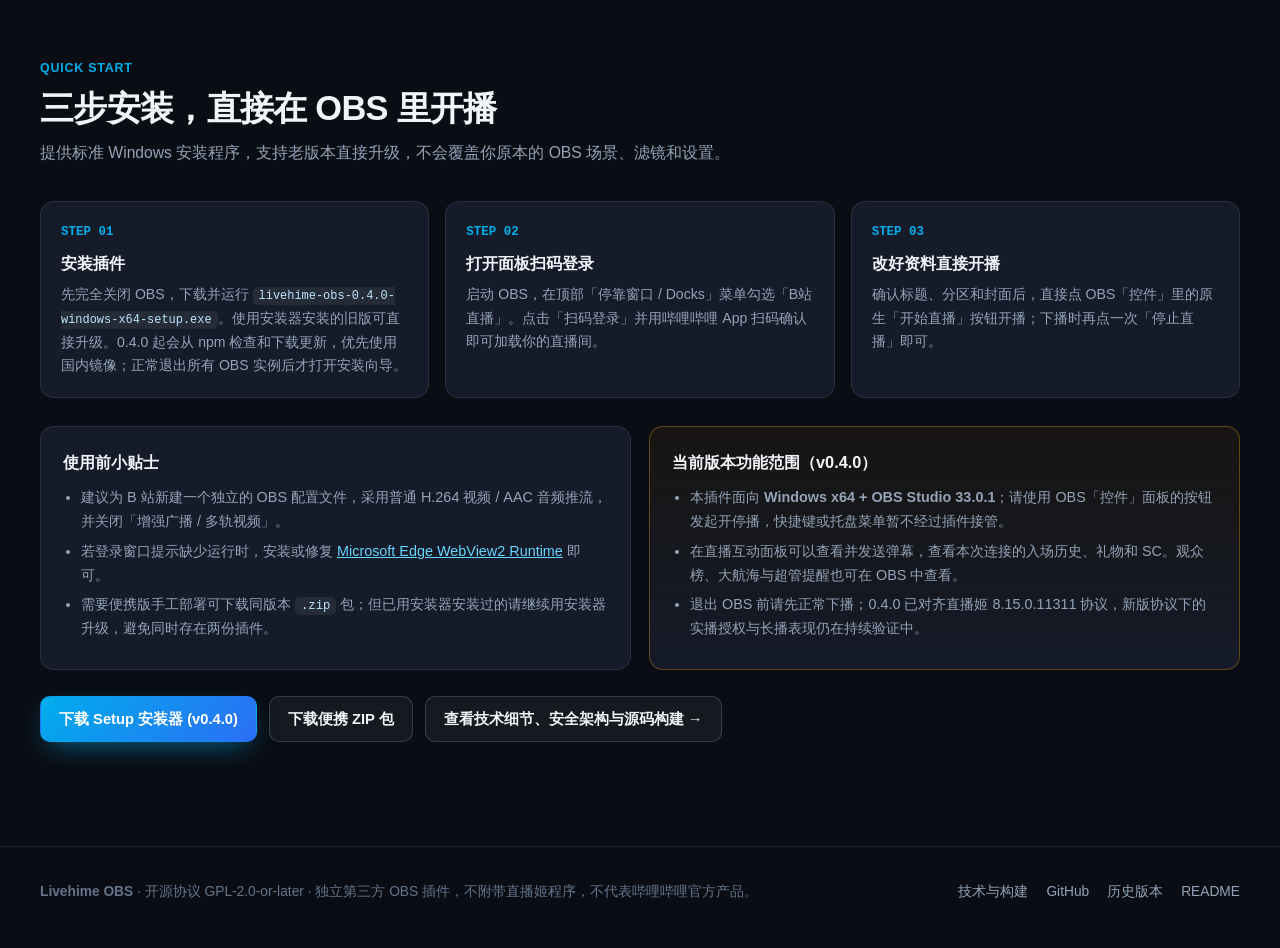
==== commit 59e05185: "Release 0.4.0 with npm updates and live room interaction improvements" ====
--- a/docs/index.html
+++ b/docs/index.html
@@ -14,7 +14,7 @@
       <a class="brand" href="#top">
         <img class="brand-icon" src="assets/favicon.svg" alt="Livehime OBS">
         <span>Livehime OBS</span>
-        <span class="brand-version">v0.2.4</span>
+        <span class="brand-version">v0.4.0</span>
       </a>
       <nav class="nav-links" id="navLinks">
         <a href="#why">定位对比</a>
@@ -25,7 +25,7 @@
       </nav>
       <div class="nav-actions">
         <a class="btn btn-ghost" href="https://github.com/lightsing/livehime-obs" target="_blank" rel="noopener">GitHub</a>
-        <a class="btn btn-primary" href="https://github.com/lightsing/livehime-obs/releases/tag/v0.2.4" target="_blank" rel="noopener">下载 v0.2.4</a>
+        <a class="btn btn-primary" href="https://github.com/lightsing/livehime-obs/releases/tag/v0.4.0" target="_blank" rel="noopener">下载 v0.4.0</a>
         <button class="nav-toggle" id="navToggle" type="button" aria-label="展开导航">菜单</button>
       </div>
     </div>
@@ -45,8 +45,8 @@
             既不用受限于官方第三方推流码的 5000 粉门槛或靠油猴脚本手动复制，也不用再开着直播姬做本地 RTMP 中转——点 OBS「控件」里的原生按钮即可联动两端开停播，断线可重连同一场，下播成功后自动恢复原 OBS 推流服务；登录会话使用当前 Windows 用户的 DPAPI 加密，本场推流密钥只留在进程内。
           </p>
           <div class="hero-cta">
-            <a class="btn btn-primary" href="https://github.com/lightsing/livehime-obs/releases/download/v0.2.4/livehime-obs-0.2.4-windows-x64-setup.exe" target="_blank" rel="noopener">
-              下载安装包 (v0.2.4)
+            <a class="btn btn-primary" href="https://github.com/lightsing/livehime-obs/releases/download/v0.4.0/livehime-obs-0.4.0-windows-x64-setup.exe" target="_blank" rel="noopener">
+              下载安装包 (v0.4.0)
             </a>
             <a class="btn btn-secondary" href="#screenshots">看界面截图</a>
             <a class="btn btn-secondary" href="#start">三步上手教程</a>
@@ -142,7 +142,7 @@
           <article class="feature-card">
             <div class="feature-icon">🎛️</div>
             <h3>标题、分区、4:3 封面原生管理</h3>
-            <p>把直播姬常用的开播设置移植进 OBS 面板：标题改完停手约 1 秒自动同步；父分类与子分区联动支持打字搜索；点击封面选图即可拖动、滚轮缩放并裁成标准 4:3 直接上传。</p>
+            <p>把直播姬常用的开播设置移植进 OBS 面板：标题停止输入 5 秒后自动同步；父分类与子分区联动支持打字搜索；点击封面选图即可拖动、滚轮缩放并裁成标准 4:3 直接上传。</p>
             <div class="feature-tags">
               <span class="tag">标题自动同步</span>
               <span class="tag">打字搜分区</span>
@@ -236,7 +236,7 @@
           <div class="step-card">
             <div class="step-num">STEP 01</div>
             <h3>安装插件</h3>
-            <p>先完全关闭 OBS，下载并运行 <code>livehime-obs-0.2.4-windows-x64-setup.exe</code>。已有旧版时直接运行即可原位升级，无需先卸载。</p>
+            <p>先完全关闭 OBS，下载并运行 <code>livehime-obs-0.4.0-windows-x64-setup.exe</code>。使用安装器安装的旧版可直接升级。0.4.0 起会从 npm 检查和下载更新，优先使用国内镜像；正常退出所有 OBS 实例后才打开安装向导。</p>
           </div>
           <div class="step-card">
             <div class="step-num">STEP 02</div>
@@ -260,18 +260,18 @@
             </ul>
           </div>
           <div class="info-panel warn">
-            <h3>当前版本功能范围（v0.2.4）</h3>
+            <h3>当前版本功能范围（v0.4.0）</h3>
             <ul>
               <li>本插件面向 <strong>Windows x64 + OBS Studio 33.0.1</strong>；请使用 OBS「控件」面板的按钮发起开停播，快捷键或托盘菜单暂不经过插件接管。</li>
-              <li>实时面板当前提供弹幕、礼物、SC、观众榜、大航海与超管提醒展示，暂未实现发弹幕、语音播报、礼物动画和房管操作。</li>
-              <li>退出 OBS 前请先正常下播；0.2.4 已对齐直播姬 8.15.0.11311 协议，新版协议下的实播授权与长播表现仍在持续验证中。</li>
+              <li>在直播互动面板可以查看并发送弹幕，查看本次连接的入场历史、礼物和 SC。观众榜、大航海与超管提醒也可在 OBS 中查看。</li>
+              <li>退出 OBS 前请先正常下播；0.4.0 已对齐直播姬 8.15.0.11311 协议，新版协议下的实播授权与长播表现仍在持续验证中。</li>
             </ul>
           </div>
         </div>
 
         <div class="hero-cta" style="margin-top:26px;margin-bottom:0;">
-          <a class="btn btn-primary" href="https://github.com/lightsing/livehime-obs/releases/download/v0.2.4/livehime-obs-0.2.4-windows-x64-setup.exe" target="_blank" rel="noopener">下载 Setup 安装器 (v0.2.4)</a>
-          <a class="btn btn-secondary" href="https://github.com/lightsing/livehime-obs/releases/download/v0.2.4/livehime-obs-0.2.4-windows-x64.zip" target="_blank" rel="noopener">下载便携 ZIP 包</a>
+          <a class="btn btn-primary" href="https://github.com/lightsing/livehime-obs/releases/download/v0.4.0/livehime-obs-0.4.0-windows-x64-setup.exe" target="_blank" rel="noopener">下载 Setup 安装器 (v0.4.0)</a>
+          <a class="btn btn-secondary" href="https://github.com/lightsing/livehime-obs/releases/download/v0.4.0/livehime-obs-0.4.0-windows-x64.zip" target="_blank" rel="noopener">下载便携 ZIP 包</a>
           <a class="btn btn-secondary" href="tech.html">查看技术细节、安全架构与源码构建 →</a>
         </div>
       </div>
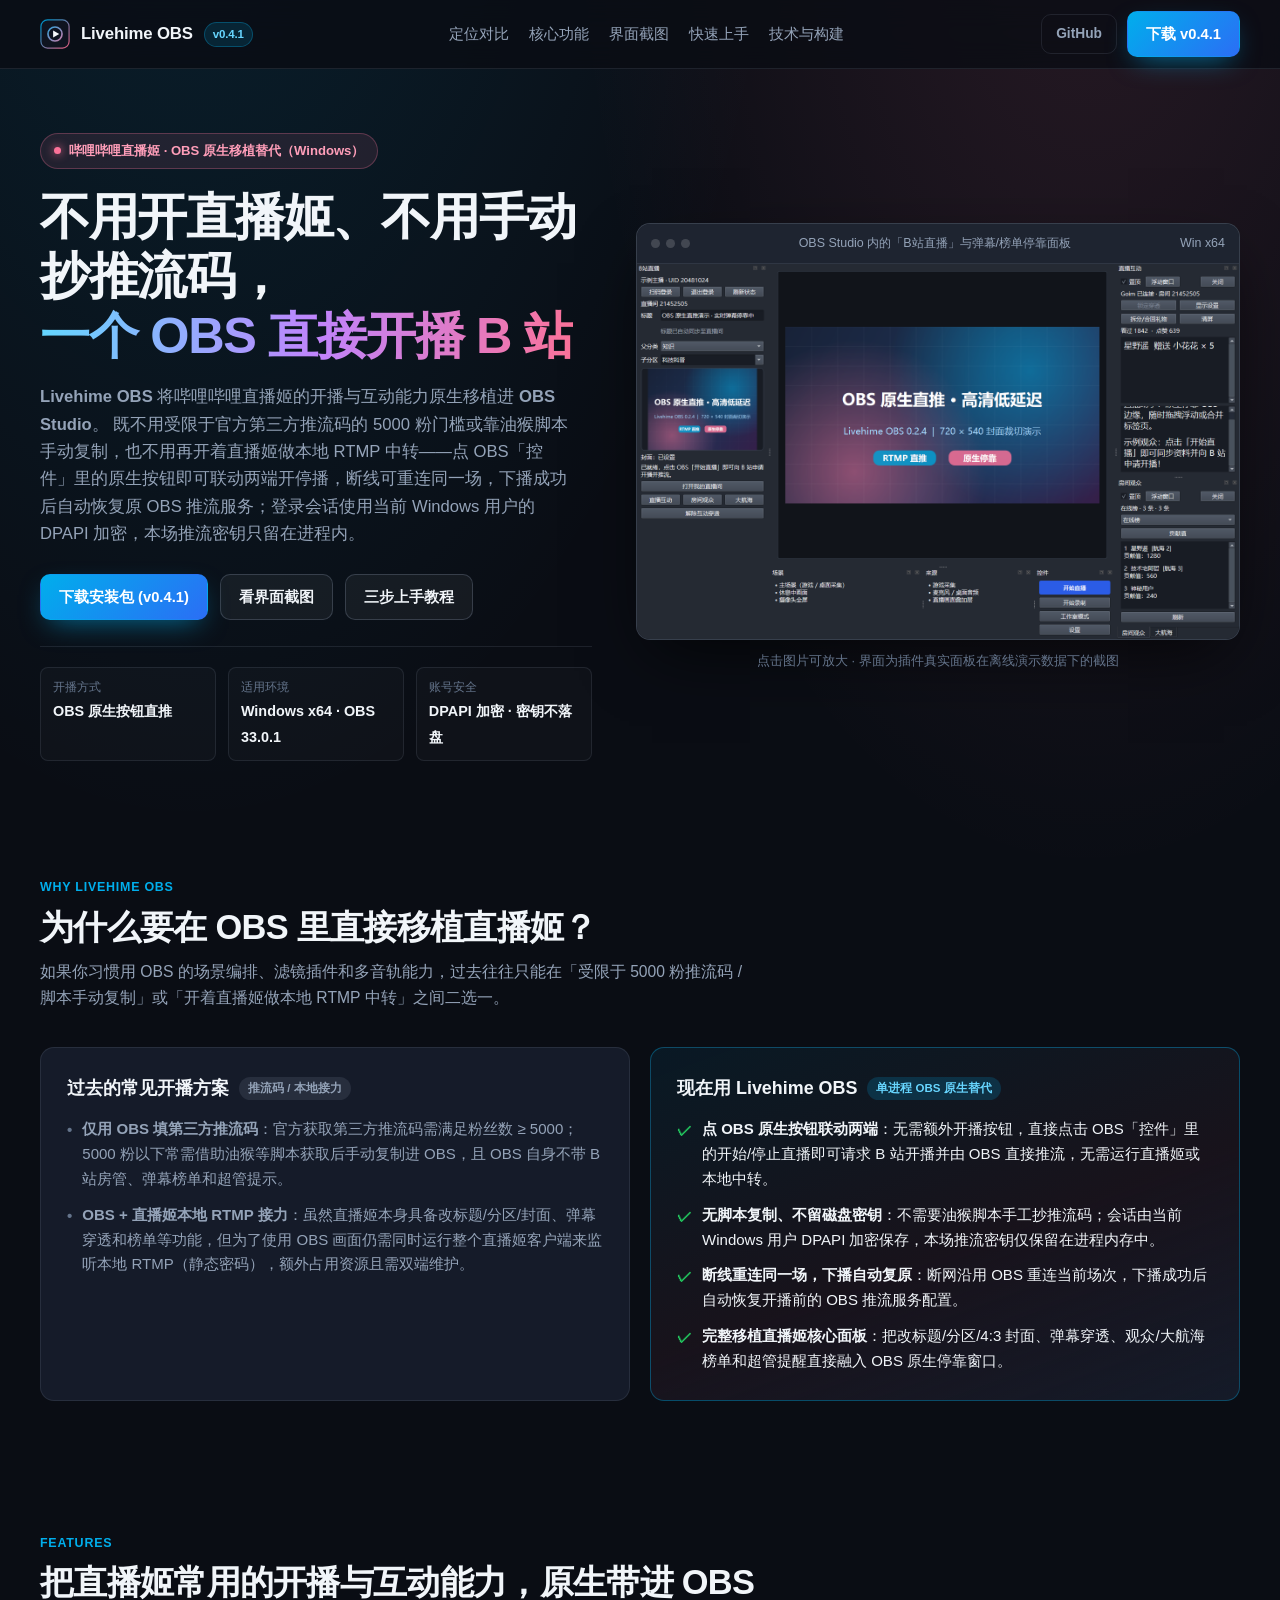
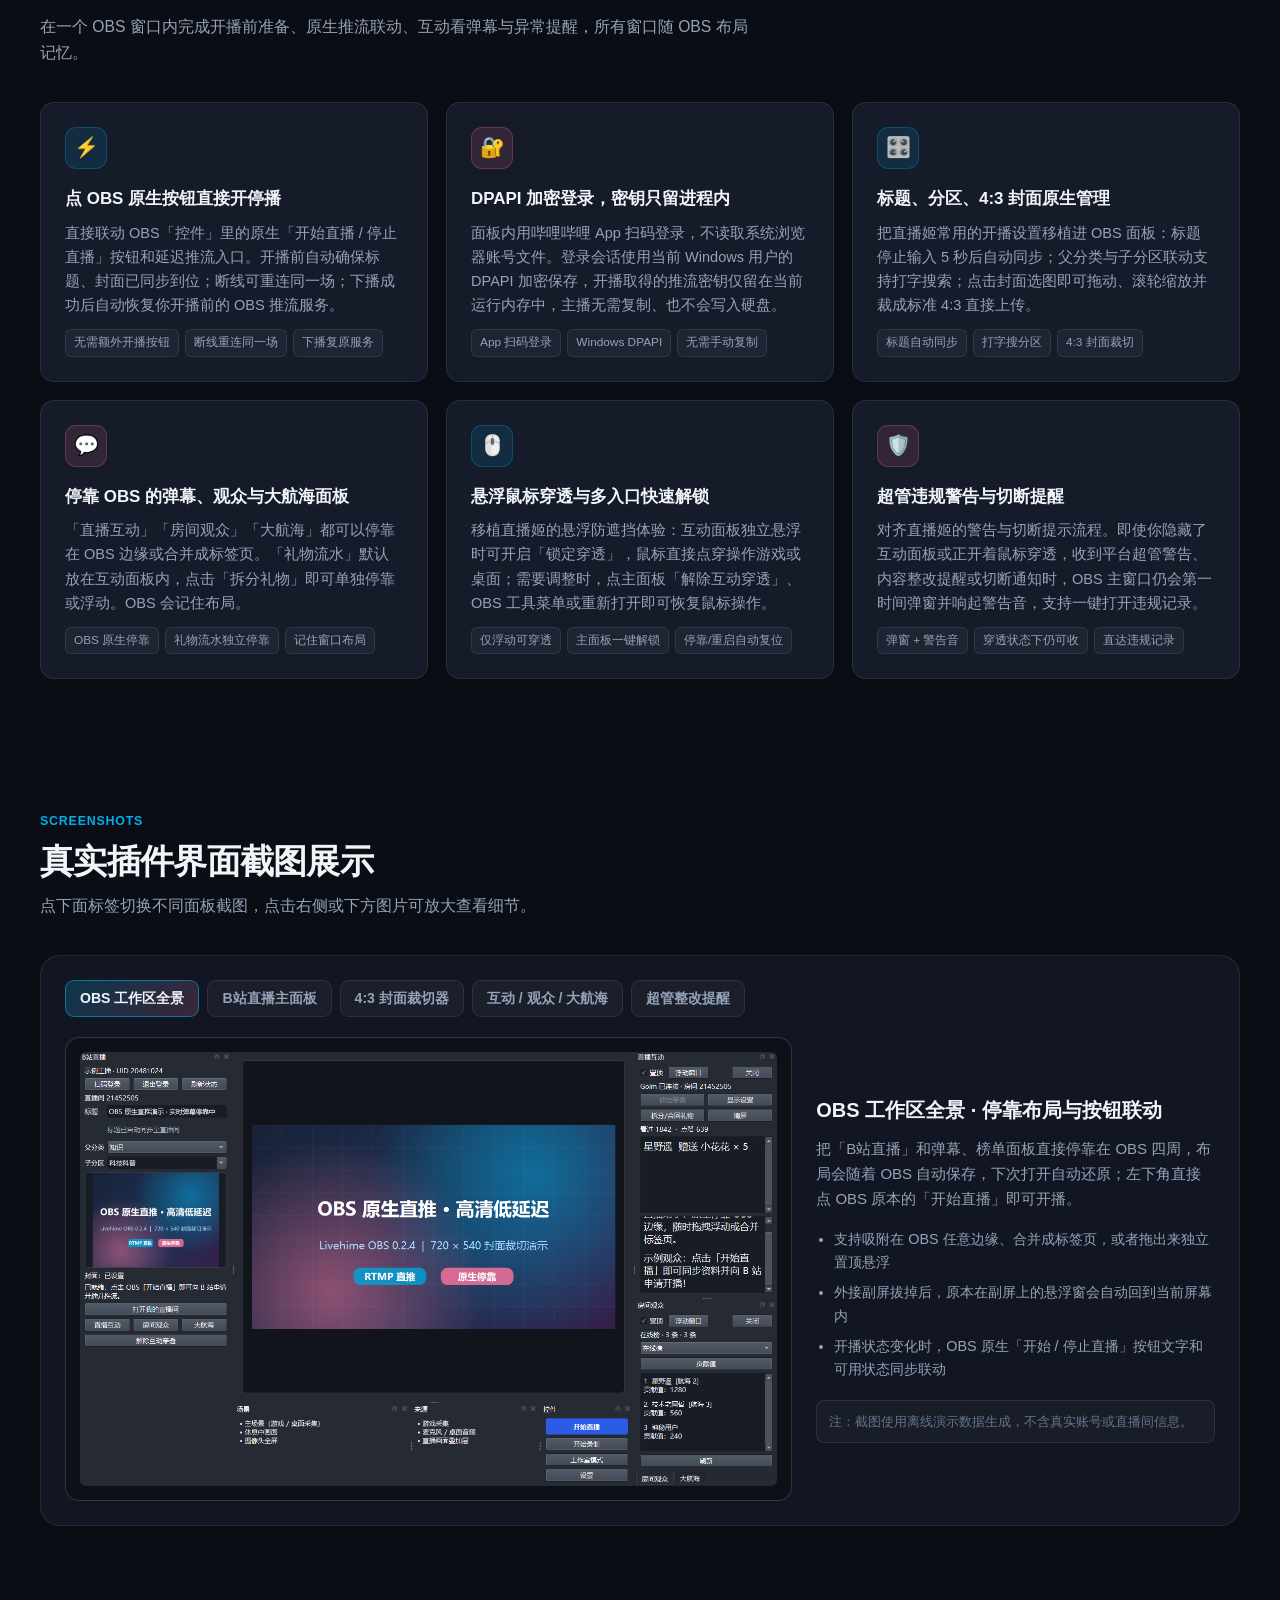
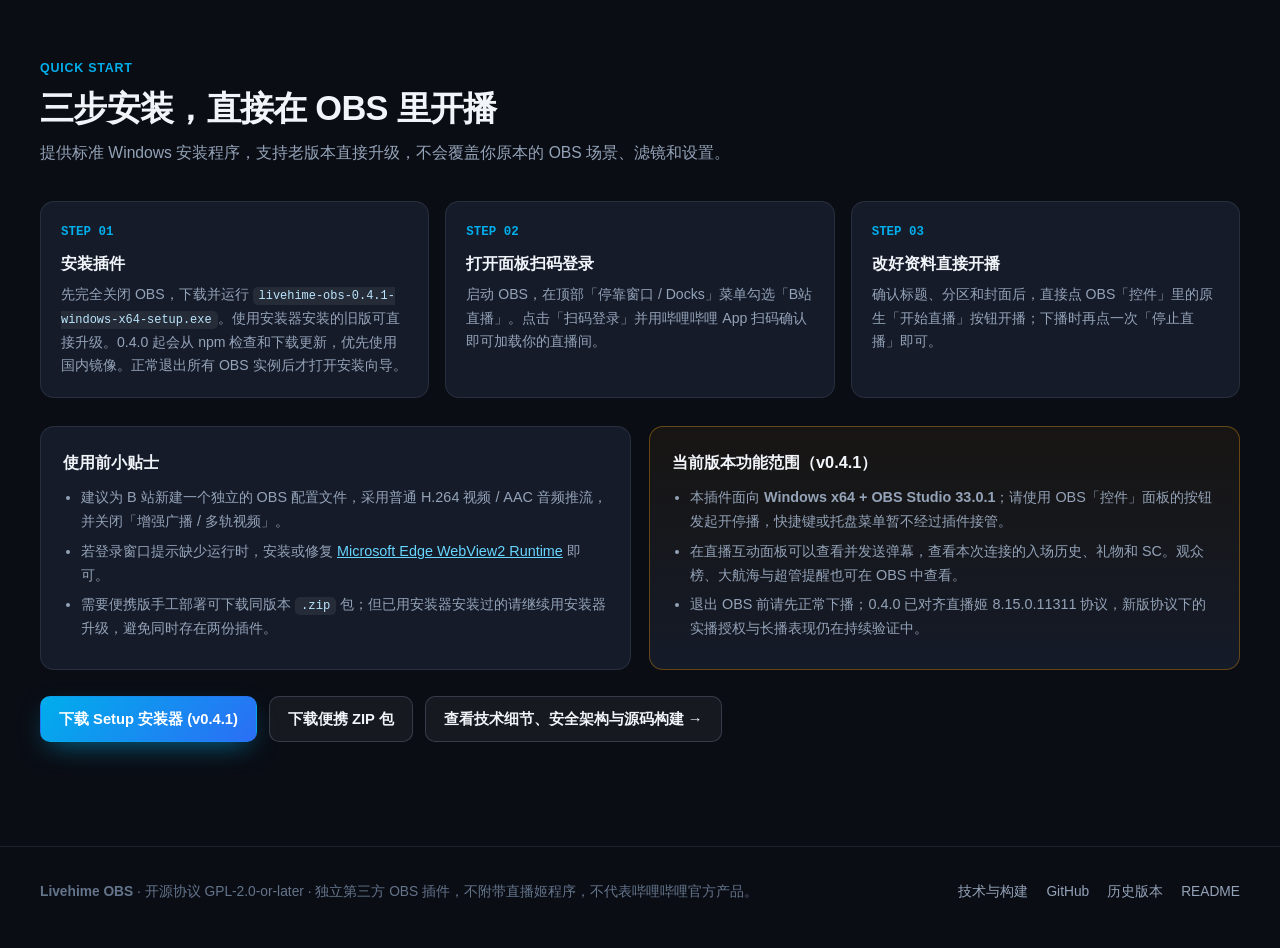
==== commit 1a9c40bf: "Release 0.4.1 with a dockable gift history panel" ====
--- a/docs/index.html
+++ b/docs/index.html
@@ -14,7 +14,7 @@
       <a class="brand" href="#top">
         <img class="brand-icon" src="assets/favicon.svg" alt="Livehime OBS">
         <span>Livehime OBS</span>
-        <span class="brand-version">v0.4.0</span>
+        <span class="brand-version">v0.4.1</span>
       </a>
       <nav class="nav-links" id="navLinks">
         <a href="#why">定位对比</a>
@@ -25,7 +25,7 @@
       </nav>
       <div class="nav-actions">
         <a class="btn btn-ghost" href="https://github.com/lightsing/livehime-obs" target="_blank" rel="noopener">GitHub</a>
-        <a class="btn btn-primary" href="https://github.com/lightsing/livehime-obs/releases/tag/v0.4.0" target="_blank" rel="noopener">下载 v0.4.0</a>
+        <a class="btn btn-primary" href="https://github.com/lightsing/livehime-obs/releases/tag/v0.4.1" target="_blank" rel="noopener">下载 v0.4.1</a>
         <button class="nav-toggle" id="navToggle" type="button" aria-label="展开导航">菜单</button>
       </div>
     </div>
@@ -45,8 +45,8 @@
             既不用受限于官方第三方推流码的 5000 粉门槛或靠油猴脚本手动复制，也不用再开着直播姬做本地 RTMP 中转——点 OBS「控件」里的原生按钮即可联动两端开停播，断线可重连同一场，下播成功后自动恢复原 OBS 推流服务；登录会话使用当前 Windows 用户的 DPAPI 加密，本场推流密钥只留在进程内。
           </p>
           <div class="hero-cta">
-            <a class="btn btn-primary" href="https://github.com/lightsing/livehime-obs/releases/download/v0.4.0/livehime-obs-0.4.0-windows-x64-setup.exe" target="_blank" rel="noopener">
-              下载安装包 (v0.4.0)
+            <a class="btn btn-primary" href="https://github.com/lightsing/livehime-obs/releases/download/v0.4.1/livehime-obs-0.4.1-windows-x64-setup.exe" target="_blank" rel="noopener">
+              下载安装包 (v0.4.1)
             </a>
             <a class="btn btn-secondary" href="#screenshots">看界面截图</a>
             <a class="btn btn-secondary" href="#start">三步上手教程</a>
@@ -153,10 +153,10 @@
           <article class="feature-card pink">
             <div class="feature-icon">💬</div>
             <h3>停靠 OBS 的弹幕、观众与大航海面板</h3>
-            <p>将「直播互动」「房间观众」「大航海」以 OBS 原生停靠面板形式集成进来，支持吸附 OBS 边缘、合并成标签页或拖出悬浮置顶，并随 OBS 记住布局。礼物流水支持独立拆分与合回。</p>
+            <p>「直播互动」「房间观众」「大航海」都可以停靠在 OBS 边缘或合并成标签页。「礼物流水」默认放在互动面板内，点击「拆分礼物」即可单独停靠或浮动。OBS 会记住布局。</p>
             <div class="feature-tags">
               <span class="tag">OBS 原生停靠</span>
-              <span class="tag">礼物流水可拆分</span>
+              <span class="tag">礼物流水独立停靠</span>
               <span class="tag">记住窗口布局</span>
             </div>
           </article>
@@ -236,7 +236,7 @@
           <div class="step-card">
             <div class="step-num">STEP 01</div>
             <h3>安装插件</h3>
-            <p>先完全关闭 OBS，下载并运行 <code>livehime-obs-0.4.0-windows-x64-setup.exe</code>。使用安装器安装的旧版可直接升级。0.4.0 起会从 npm 检查和下载更新，优先使用国内镜像；正常退出所有 OBS 实例后才打开安装向导。</p>
+            <p>先完全关闭 OBS，下载并运行 <code>livehime-obs-0.4.1-windows-x64-setup.exe</code>。使用安装器安装的旧版可直接升级。0.4.0 起会从 npm 检查和下载更新，优先使用国内镜像。正常退出所有 OBS 实例后才打开安装向导。</p>
           </div>
           <div class="step-card">
             <div class="step-num">STEP 02</div>
@@ -260,7 +260,7 @@
             </ul>
           </div>
           <div class="info-panel warn">
-            <h3>当前版本功能范围（v0.4.0）</h3>
+            <h3>当前版本功能范围（v0.4.1）</h3>
             <ul>
               <li>本插件面向 <strong>Windows x64 + OBS Studio 33.0.1</strong>；请使用 OBS「控件」面板的按钮发起开停播，快捷键或托盘菜单暂不经过插件接管。</li>
               <li>在直播互动面板可以查看并发送弹幕，查看本次连接的入场历史、礼物和 SC。观众榜、大航海与超管提醒也可在 OBS 中查看。</li>
@@ -270,8 +270,8 @@
         </div>
 
         <div class="hero-cta" style="margin-top:26px;margin-bottom:0;">
-          <a class="btn btn-primary" href="https://github.com/lightsing/livehime-obs/releases/download/v0.4.0/livehime-obs-0.4.0-windows-x64-setup.exe" target="_blank" rel="noopener">下载 Setup 安装器 (v0.4.0)</a>
-          <a class="btn btn-secondary" href="https://github.com/lightsing/livehime-obs/releases/download/v0.4.0/livehime-obs-0.4.0-windows-x64.zip" target="_blank" rel="noopener">下载便携 ZIP 包</a>
+          <a class="btn btn-primary" href="https://github.com/lightsing/livehime-obs/releases/download/v0.4.1/livehime-obs-0.4.1-windows-x64-setup.exe" target="_blank" rel="noopener">下载 Setup 安装器 (v0.4.1)</a>
+          <a class="btn btn-secondary" href="https://github.com/lightsing/livehime-obs/releases/download/v0.4.1/livehime-obs-0.4.1-windows-x64.zip" target="_blank" rel="noopener">下载便携 ZIP 包</a>
           <a class="btn btn-secondary" href="tech.html">查看技术细节、安全架构与源码构建 →</a>
         </div>
       </div>
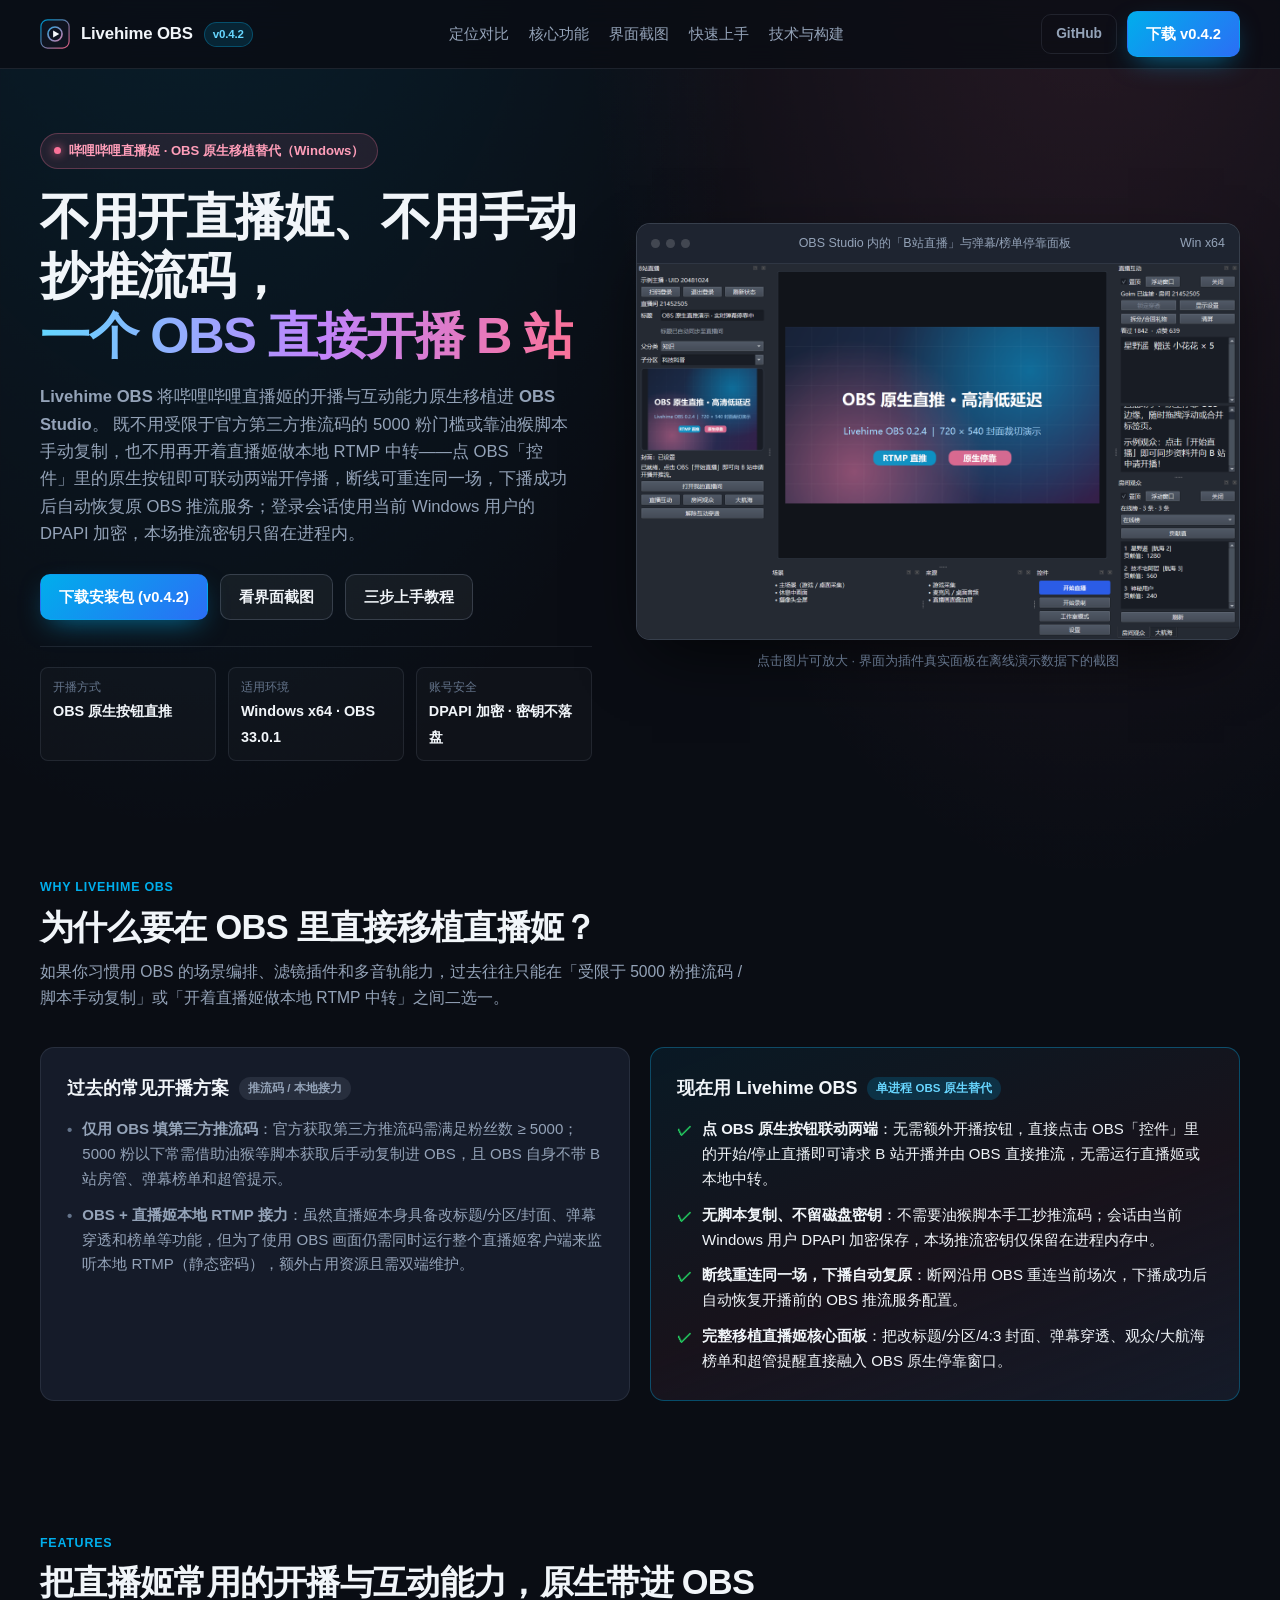
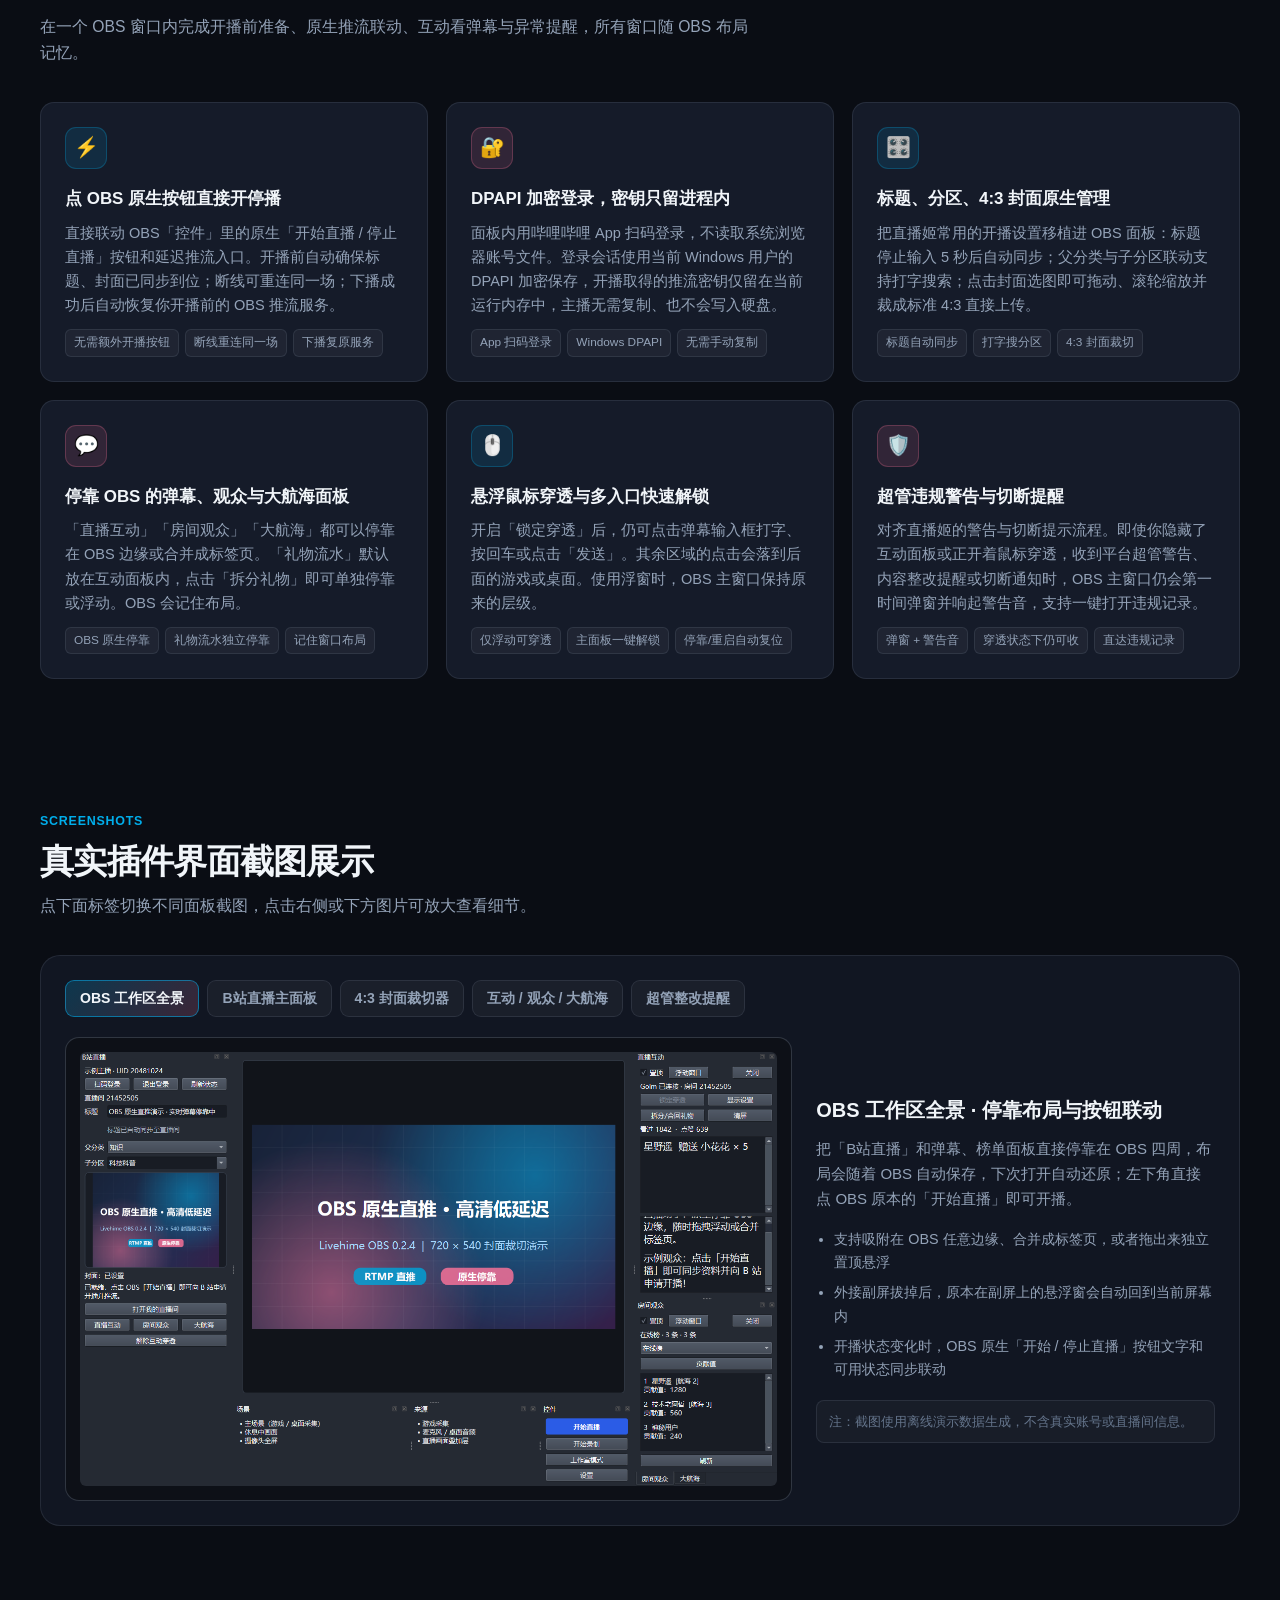
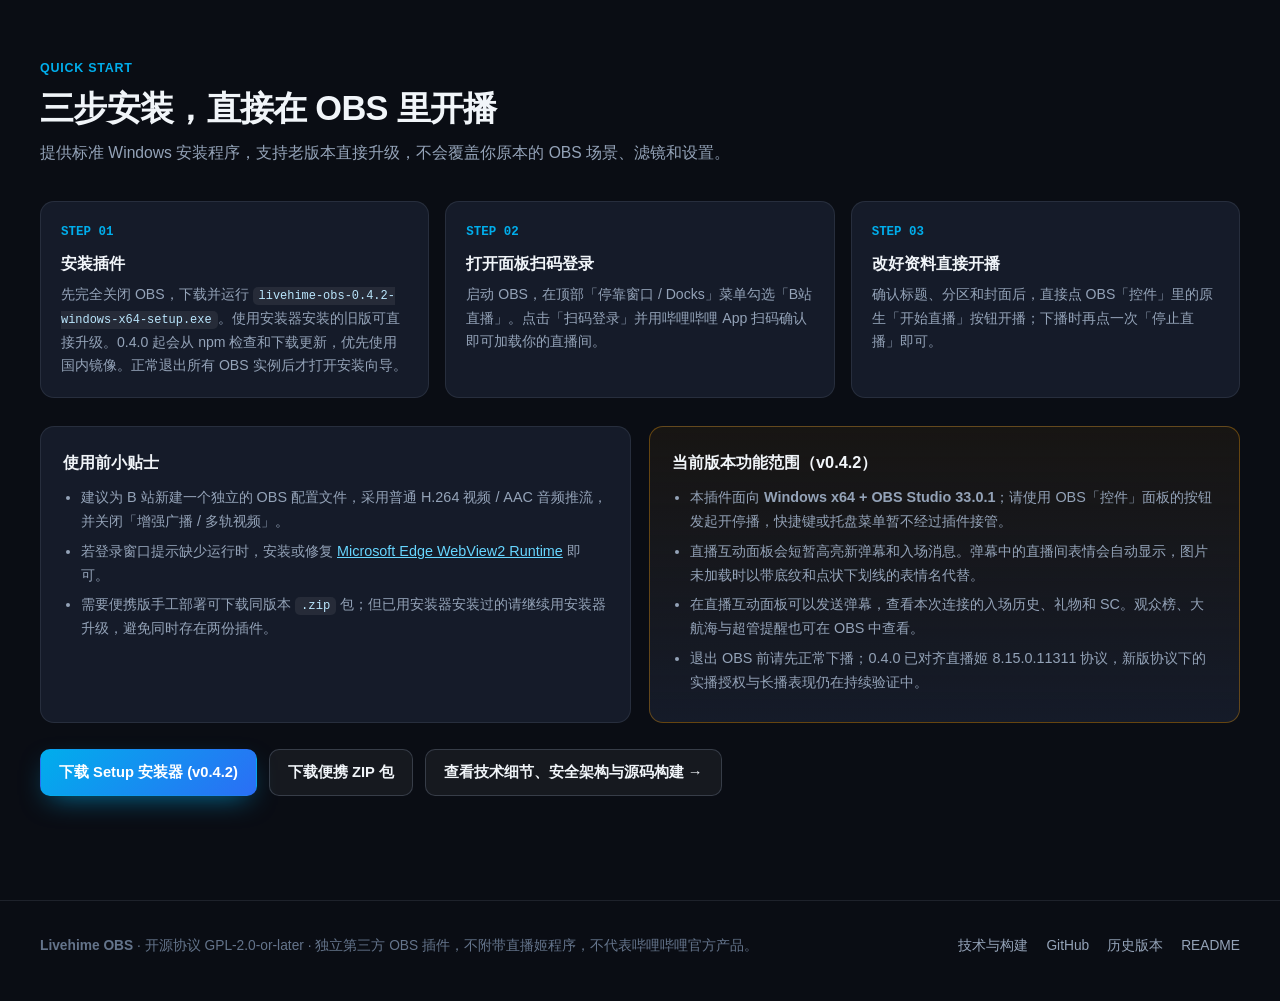
==== commit bf5a1fde: "Release 0.4.2 with floating dock focus and live chat emotes" ====
--- a/docs/index.html
+++ b/docs/index.html
@@ -14,7 +14,7 @@
       <a class="brand" href="#top">
         <img class="brand-icon" src="assets/favicon.svg" alt="Livehime OBS">
         <span>Livehime OBS</span>
-        <span class="brand-version">v0.4.1</span>
+        <span class="brand-version">v0.4.2</span>
       </a>
       <nav class="nav-links" id="navLinks">
         <a href="#why">定位对比</a>
@@ -25,7 +25,7 @@
       </nav>
       <div class="nav-actions">
         <a class="btn btn-ghost" href="https://github.com/lightsing/livehime-obs" target="_blank" rel="noopener">GitHub</a>
-        <a class="btn btn-primary" href="https://github.com/lightsing/livehime-obs/releases/tag/v0.4.1" target="_blank" rel="noopener">下载 v0.4.1</a>
+        <a class="btn btn-primary" href="https://github.com/lightsing/livehime-obs/releases/tag/v0.4.2" target="_blank" rel="noopener">下载 v0.4.2</a>
         <button class="nav-toggle" id="navToggle" type="button" aria-label="展开导航">菜单</button>
       </div>
     </div>
@@ -45,8 +45,8 @@
             既不用受限于官方第三方推流码的 5000 粉门槛或靠油猴脚本手动复制，也不用再开着直播姬做本地 RTMP 中转——点 OBS「控件」里的原生按钮即可联动两端开停播，断线可重连同一场，下播成功后自动恢复原 OBS 推流服务；登录会话使用当前 Windows 用户的 DPAPI 加密，本场推流密钥只留在进程内。
           </p>
           <div class="hero-cta">
-            <a class="btn btn-primary" href="https://github.com/lightsing/livehime-obs/releases/download/v0.4.1/livehime-obs-0.4.1-windows-x64-setup.exe" target="_blank" rel="noopener">
-              下载安装包 (v0.4.1)
+            <a class="btn btn-primary" href="https://github.com/lightsing/livehime-obs/releases/download/v0.4.2/livehime-obs-0.4.2-windows-x64-setup.exe" target="_blank" rel="noopener">
+              下载安装包 (v0.4.2)
             </a>
             <a class="btn btn-secondary" href="#screenshots">看界面截图</a>
             <a class="btn btn-secondary" href="#start">三步上手教程</a>
@@ -164,7 +164,7 @@
           <article class="feature-card">
             <div class="feature-icon">🖱️</div>
             <h3>悬浮鼠标穿透与多入口快速解锁</h3>
-            <p>移植直播姬的悬浮防遮挡体验：互动面板独立悬浮时可开启「锁定穿透」，鼠标直接点穿操作游戏或桌面；需要调整时，点主面板「解除互动穿透」、OBS 工具菜单或重新打开即可恢复鼠标操作。</p>
+            <p>开启「锁定穿透」后，仍可点击弹幕输入框打字、按回车或点击「发送」。其余区域的点击会落到后面的游戏或桌面。使用浮窗时，OBS 主窗口保持原来的层级。</p>
             <div class="feature-tags">
               <span class="tag">仅浮动可穿透</span>
               <span class="tag">主面板一键解锁</span>
@@ -236,7 +236,7 @@
           <div class="step-card">
             <div class="step-num">STEP 01</div>
             <h3>安装插件</h3>
-            <p>先完全关闭 OBS，下载并运行 <code>livehime-obs-0.4.1-windows-x64-setup.exe</code>。使用安装器安装的旧版可直接升级。0.4.0 起会从 npm 检查和下载更新，优先使用国内镜像。正常退出所有 OBS 实例后才打开安装向导。</p>
+            <p>先完全关闭 OBS，下载并运行 <code>livehime-obs-0.4.2-windows-x64-setup.exe</code>。使用安装器安装的旧版可直接升级。0.4.0 起会从 npm 检查和下载更新，优先使用国内镜像。正常退出所有 OBS 实例后才打开安装向导。</p>
           </div>
           <div class="step-card">
             <div class="step-num">STEP 02</div>
@@ -260,18 +260,19 @@
             </ul>
           </div>
           <div class="info-panel warn">
-            <h3>当前版本功能范围（v0.4.1）</h3>
+            <h3>当前版本功能范围（v0.4.2）</h3>
             <ul>
               <li>本插件面向 <strong>Windows x64 + OBS Studio 33.0.1</strong>；请使用 OBS「控件」面板的按钮发起开停播，快捷键或托盘菜单暂不经过插件接管。</li>
-              <li>在直播互动面板可以查看并发送弹幕，查看本次连接的入场历史、礼物和 SC。观众榜、大航海与超管提醒也可在 OBS 中查看。</li>
+              <li>直播互动面板会短暂高亮新弹幕和入场消息。弹幕中的直播间表情会自动显示，图片未加载时以带底纹和点状下划线的表情名代替。</li>
+              <li>在直播互动面板可以发送弹幕，查看本次连接的入场历史、礼物和 SC。观众榜、大航海与超管提醒也可在 OBS 中查看。</li>
               <li>退出 OBS 前请先正常下播；0.4.0 已对齐直播姬 8.15.0.11311 协议，新版协议下的实播授权与长播表现仍在持续验证中。</li>
             </ul>
           </div>
         </div>
 
         <div class="hero-cta" style="margin-top:26px;margin-bottom:0;">
-          <a class="btn btn-primary" href="https://github.com/lightsing/livehime-obs/releases/download/v0.4.1/livehime-obs-0.4.1-windows-x64-setup.exe" target="_blank" rel="noopener">下载 Setup 安装器 (v0.4.1)</a>
-          <a class="btn btn-secondary" href="https://github.com/lightsing/livehime-obs/releases/download/v0.4.1/livehime-obs-0.4.1-windows-x64.zip" target="_blank" rel="noopener">下载便携 ZIP 包</a>
+          <a class="btn btn-primary" href="https://github.com/lightsing/livehime-obs/releases/download/v0.4.2/livehime-obs-0.4.2-windows-x64-setup.exe" target="_blank" rel="noopener">下载 Setup 安装器 (v0.4.2)</a>
+          <a class="btn btn-secondary" href="https://github.com/lightsing/livehime-obs/releases/download/v0.4.2/livehime-obs-0.4.2-windows-x64.zip" target="_blank" rel="noopener">下载便携 ZIP 包</a>
           <a class="btn btn-secondary" href="tech.html">查看技术细节、安全架构与源码构建 →</a>
         </div>
       </div>
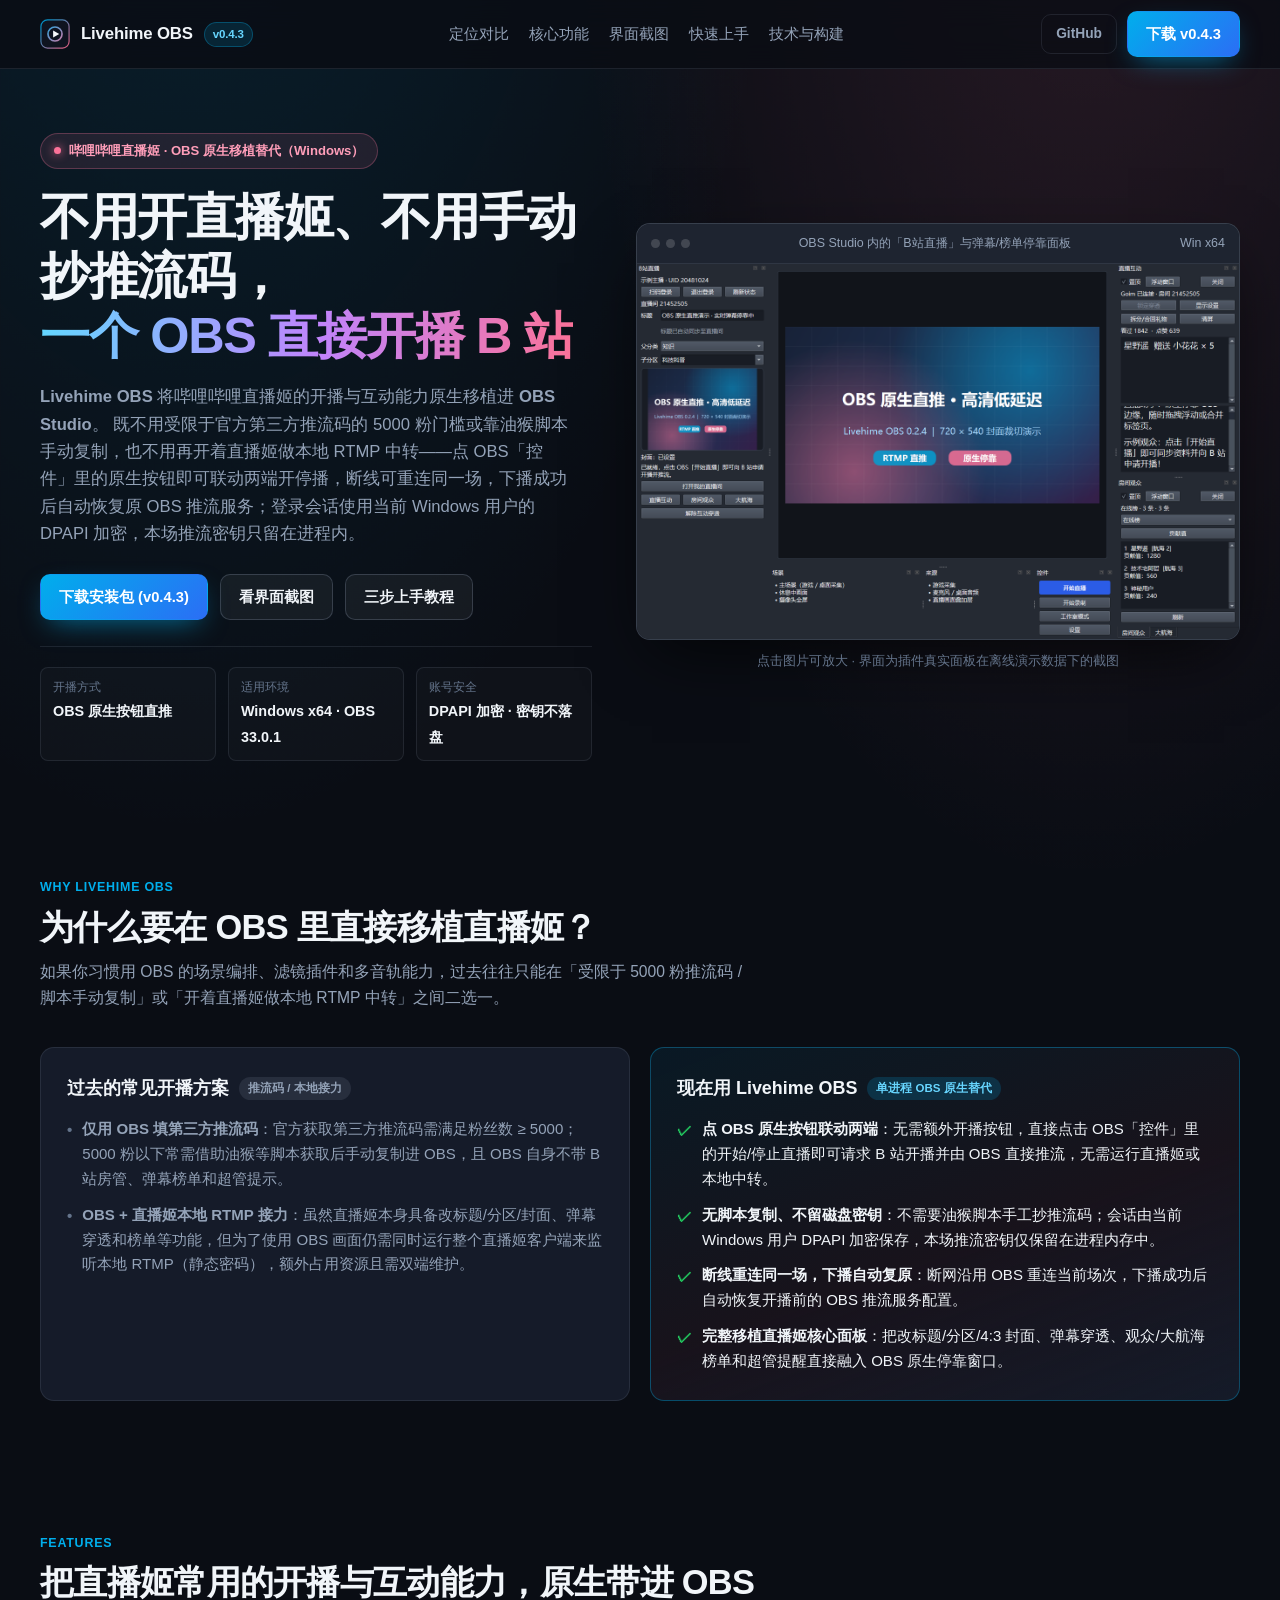
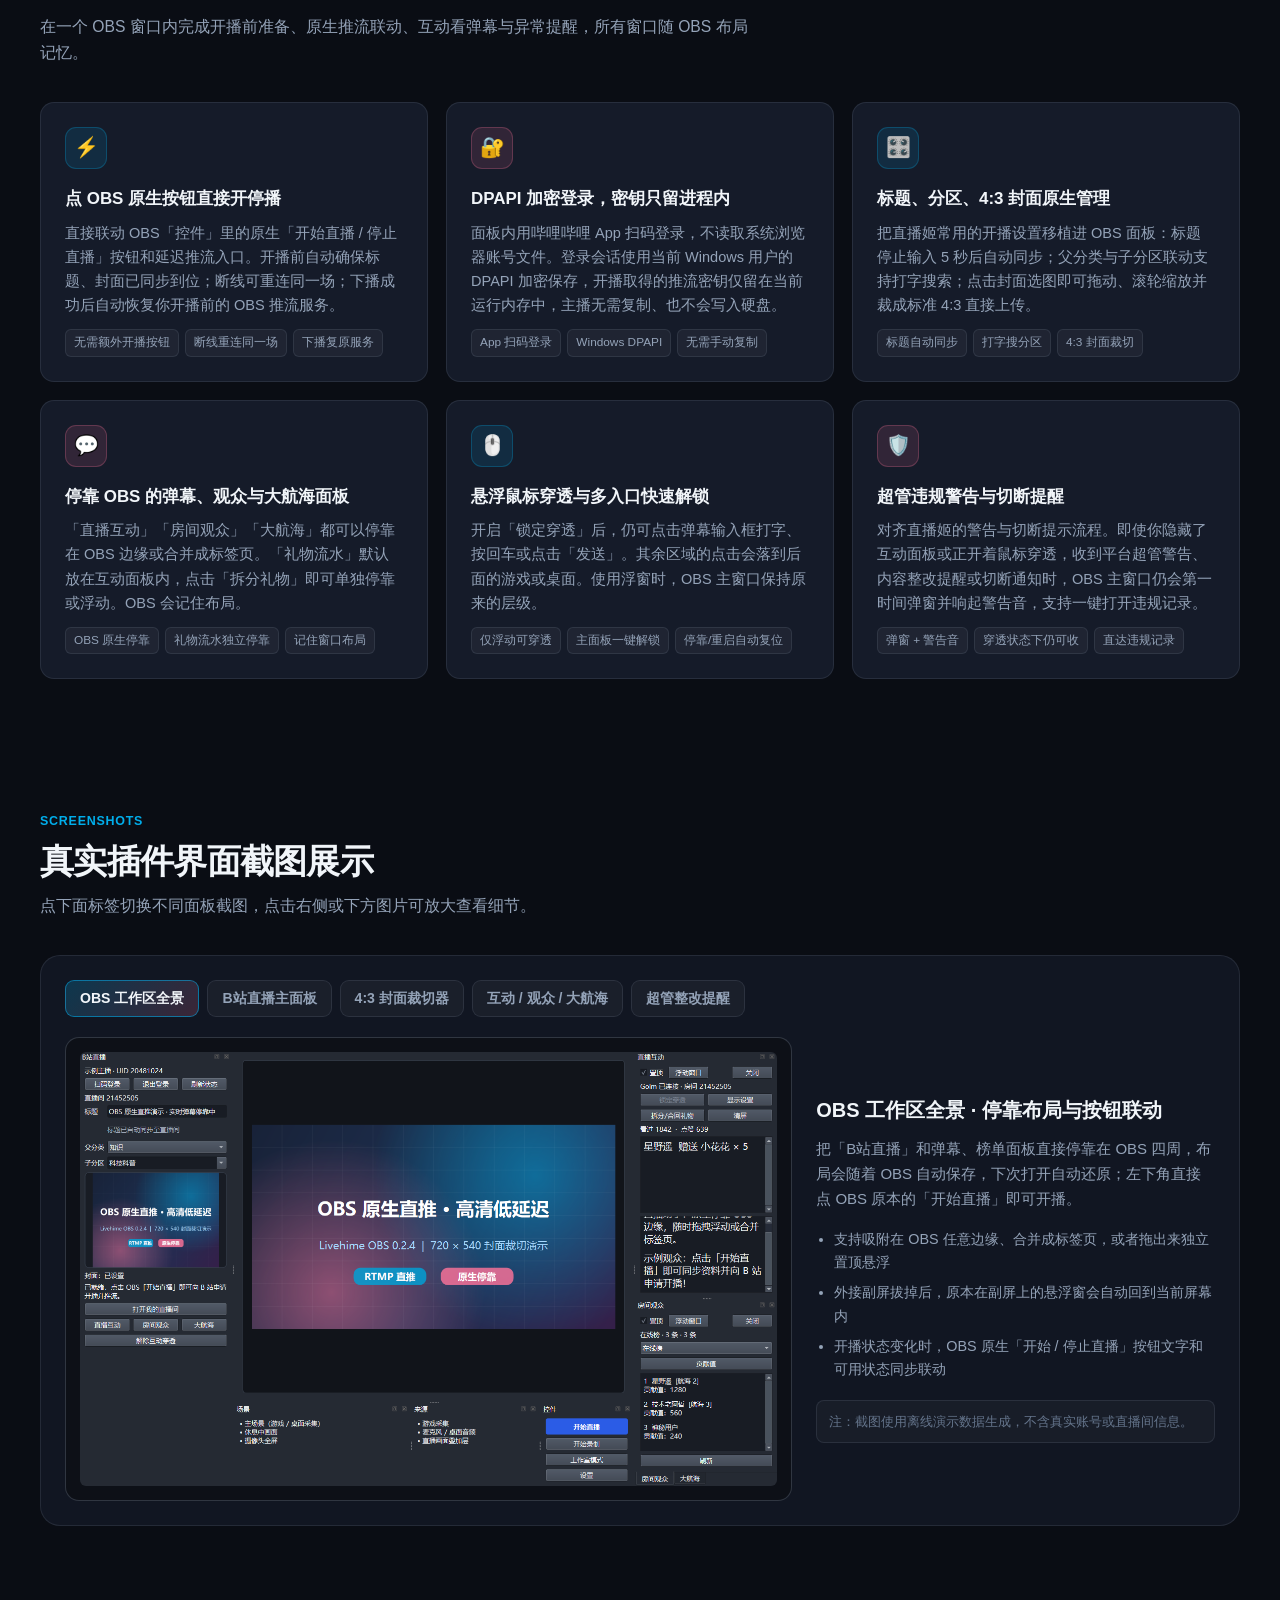
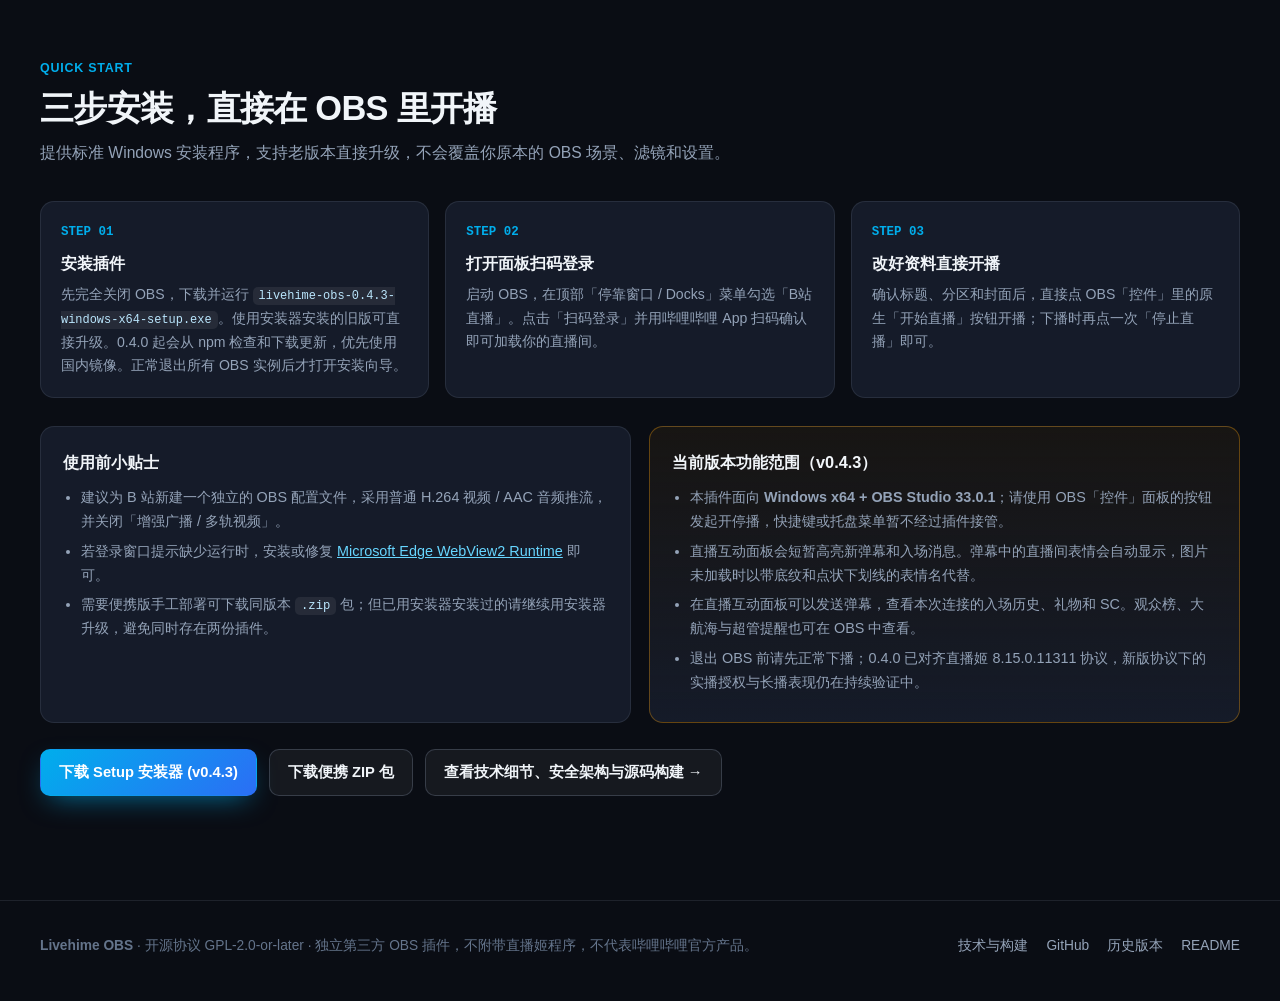
==== commit f03e2e86: "Release 0.4.3 with chat visibility and viewer moderation improvements" ====
--- a/docs/index.html
+++ b/docs/index.html
@@ -14,7 +14,7 @@
       <a class="brand" href="#top">
         <img class="brand-icon" src="assets/favicon.svg" alt="Livehime OBS">
         <span>Livehime OBS</span>
-        <span class="brand-version">v0.4.2</span>
+        <span class="brand-version">v0.4.3</span>
       </a>
       <nav class="nav-links" id="navLinks">
         <a href="#why">定位对比</a>
@@ -25,7 +25,7 @@
       </nav>
       <div class="nav-actions">
         <a class="btn btn-ghost" href="https://github.com/lightsing/livehime-obs" target="_blank" rel="noopener">GitHub</a>
-        <a class="btn btn-primary" href="https://github.com/lightsing/livehime-obs/releases/tag/v0.4.2" target="_blank" rel="noopener">下载 v0.4.2</a>
+        <a class="btn btn-primary" href="https://github.com/lightsing/livehime-obs/releases/tag/v0.4.3" target="_blank" rel="noopener">下载 v0.4.3</a>
         <button class="nav-toggle" id="navToggle" type="button" aria-label="展开导航">菜单</button>
       </div>
     </div>
@@ -45,8 +45,8 @@
             既不用受限于官方第三方推流码的 5000 粉门槛或靠油猴脚本手动复制，也不用再开着直播姬做本地 RTMP 中转——点 OBS「控件」里的原生按钮即可联动两端开停播，断线可重连同一场，下播成功后自动恢复原 OBS 推流服务；登录会话使用当前 Windows 用户的 DPAPI 加密，本场推流密钥只留在进程内。
           </p>
           <div class="hero-cta">
-            <a class="btn btn-primary" href="https://github.com/lightsing/livehime-obs/releases/download/v0.4.2/livehime-obs-0.4.2-windows-x64-setup.exe" target="_blank" rel="noopener">
-              下载安装包 (v0.4.2)
+            <a class="btn btn-primary" href="https://github.com/lightsing/livehime-obs/releases/download/v0.4.3/livehime-obs-0.4.3-windows-x64-setup.exe" target="_blank" rel="noopener">
+              下载安装包 (v0.4.3)
             </a>
             <a class="btn btn-secondary" href="#screenshots">看界面截图</a>
             <a class="btn btn-secondary" href="#start">三步上手教程</a>
@@ -236,7 +236,7 @@
           <div class="step-card">
             <div class="step-num">STEP 01</div>
             <h3>安装插件</h3>
-            <p>先完全关闭 OBS，下载并运行 <code>livehime-obs-0.4.2-windows-x64-setup.exe</code>。使用安装器安装的旧版可直接升级。0.4.0 起会从 npm 检查和下载更新，优先使用国内镜像。正常退出所有 OBS 实例后才打开安装向导。</p>
+            <p>先完全关闭 OBS，下载并运行 <code>livehime-obs-0.4.3-windows-x64-setup.exe</code>。使用安装器安装的旧版可直接升级。0.4.0 起会从 npm 检查和下载更新，优先使用国内镜像。正常退出所有 OBS 实例后才打开安装向导。</p>
           </div>
           <div class="step-card">
             <div class="step-num">STEP 02</div>
@@ -260,7 +260,7 @@
             </ul>
           </div>
           <div class="info-panel warn">
-            <h3>当前版本功能范围（v0.4.2）</h3>
+            <h3>当前版本功能范围（v0.4.3）</h3>
             <ul>
               <li>本插件面向 <strong>Windows x64 + OBS Studio 33.0.1</strong>；请使用 OBS「控件」面板的按钮发起开停播，快捷键或托盘菜单暂不经过插件接管。</li>
               <li>直播互动面板会短暂高亮新弹幕和入场消息。弹幕中的直播间表情会自动显示，图片未加载时以带底纹和点状下划线的表情名代替。</li>
@@ -271,8 +271,8 @@
         </div>
 
         <div class="hero-cta" style="margin-top:26px;margin-bottom:0;">
-          <a class="btn btn-primary" href="https://github.com/lightsing/livehime-obs/releases/download/v0.4.2/livehime-obs-0.4.2-windows-x64-setup.exe" target="_blank" rel="noopener">下载 Setup 安装器 (v0.4.2)</a>
-          <a class="btn btn-secondary" href="https://github.com/lightsing/livehime-obs/releases/download/v0.4.2/livehime-obs-0.4.2-windows-x64.zip" target="_blank" rel="noopener">下载便携 ZIP 包</a>
+          <a class="btn btn-primary" href="https://github.com/lightsing/livehime-obs/releases/download/v0.4.3/livehime-obs-0.4.3-windows-x64-setup.exe" target="_blank" rel="noopener">下载 Setup 安装器 (v0.4.3)</a>
+          <a class="btn btn-secondary" href="https://github.com/lightsing/livehime-obs/releases/download/v0.4.3/livehime-obs-0.4.3-windows-x64.zip" target="_blank" rel="noopener">下载便携 ZIP 包</a>
           <a class="btn btn-secondary" href="tech.html">查看技术细节、安全架构与源码构建 →</a>
         </div>
       </div>
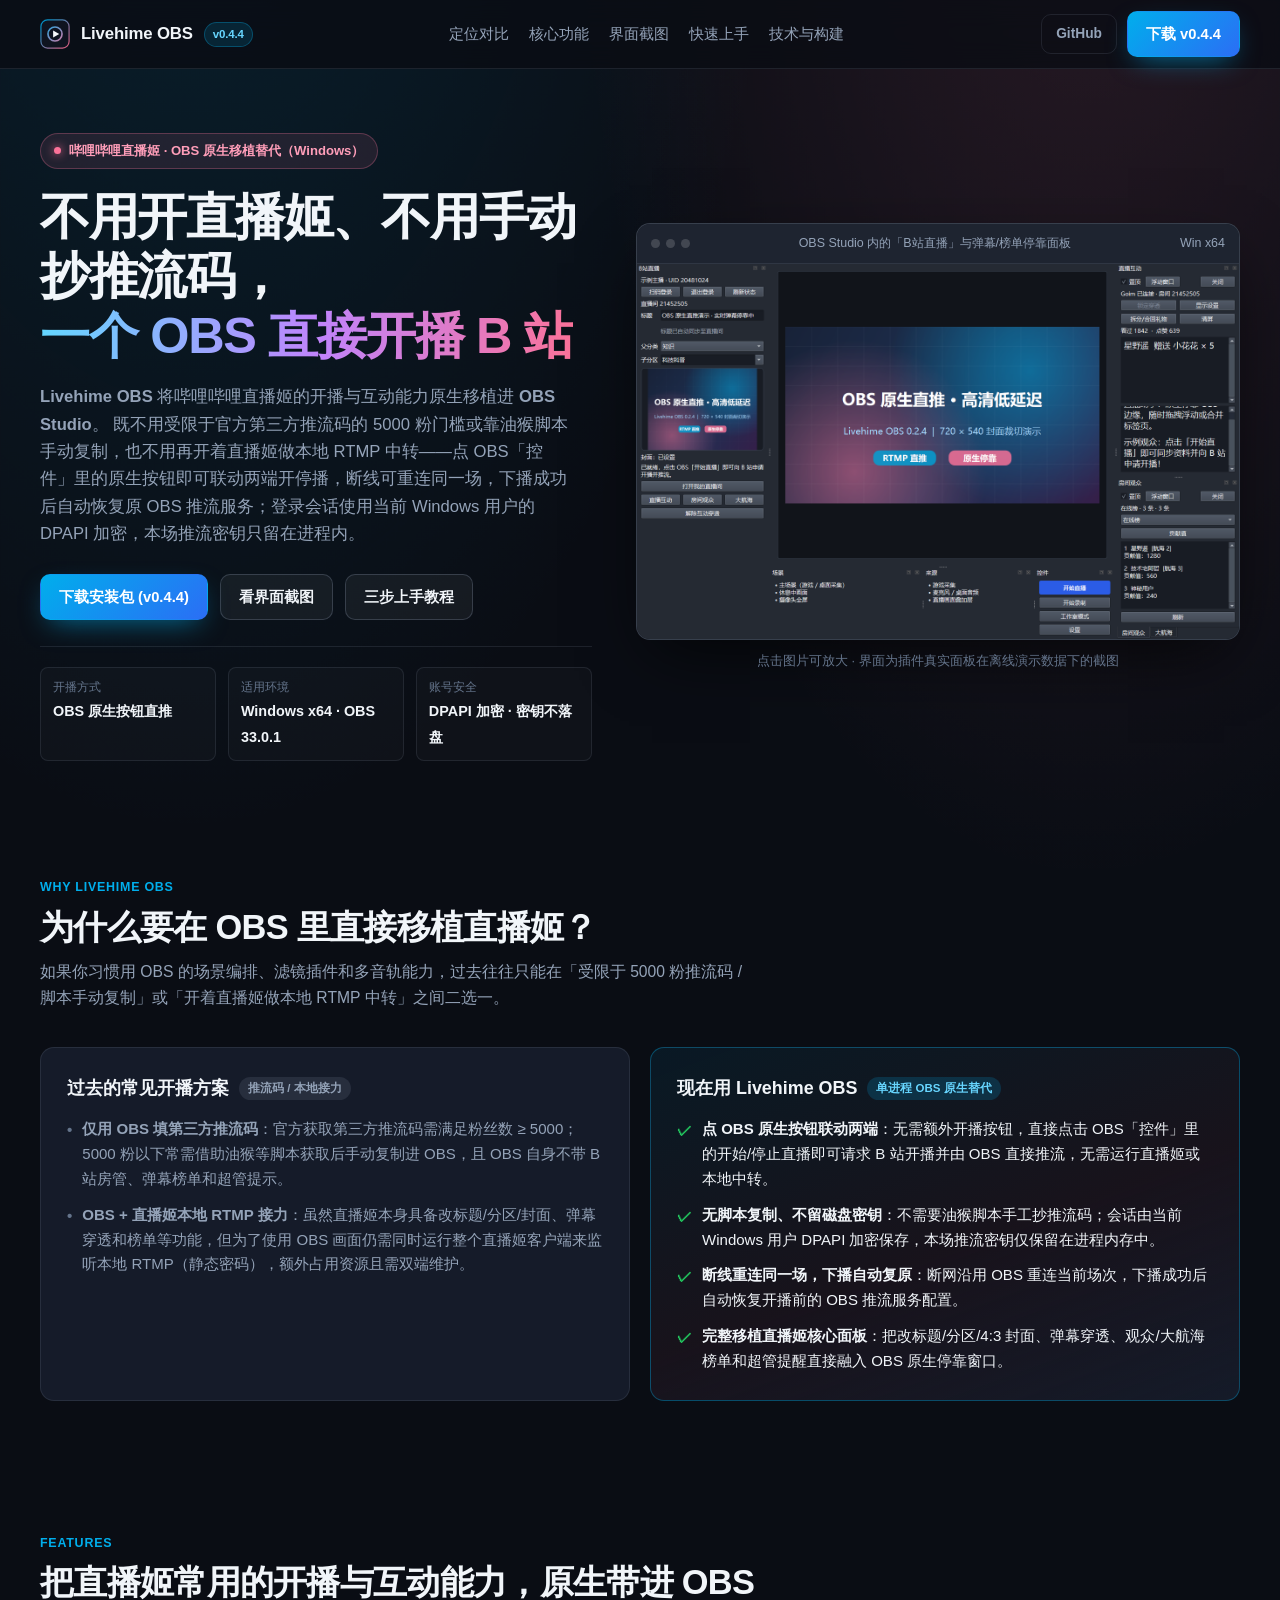
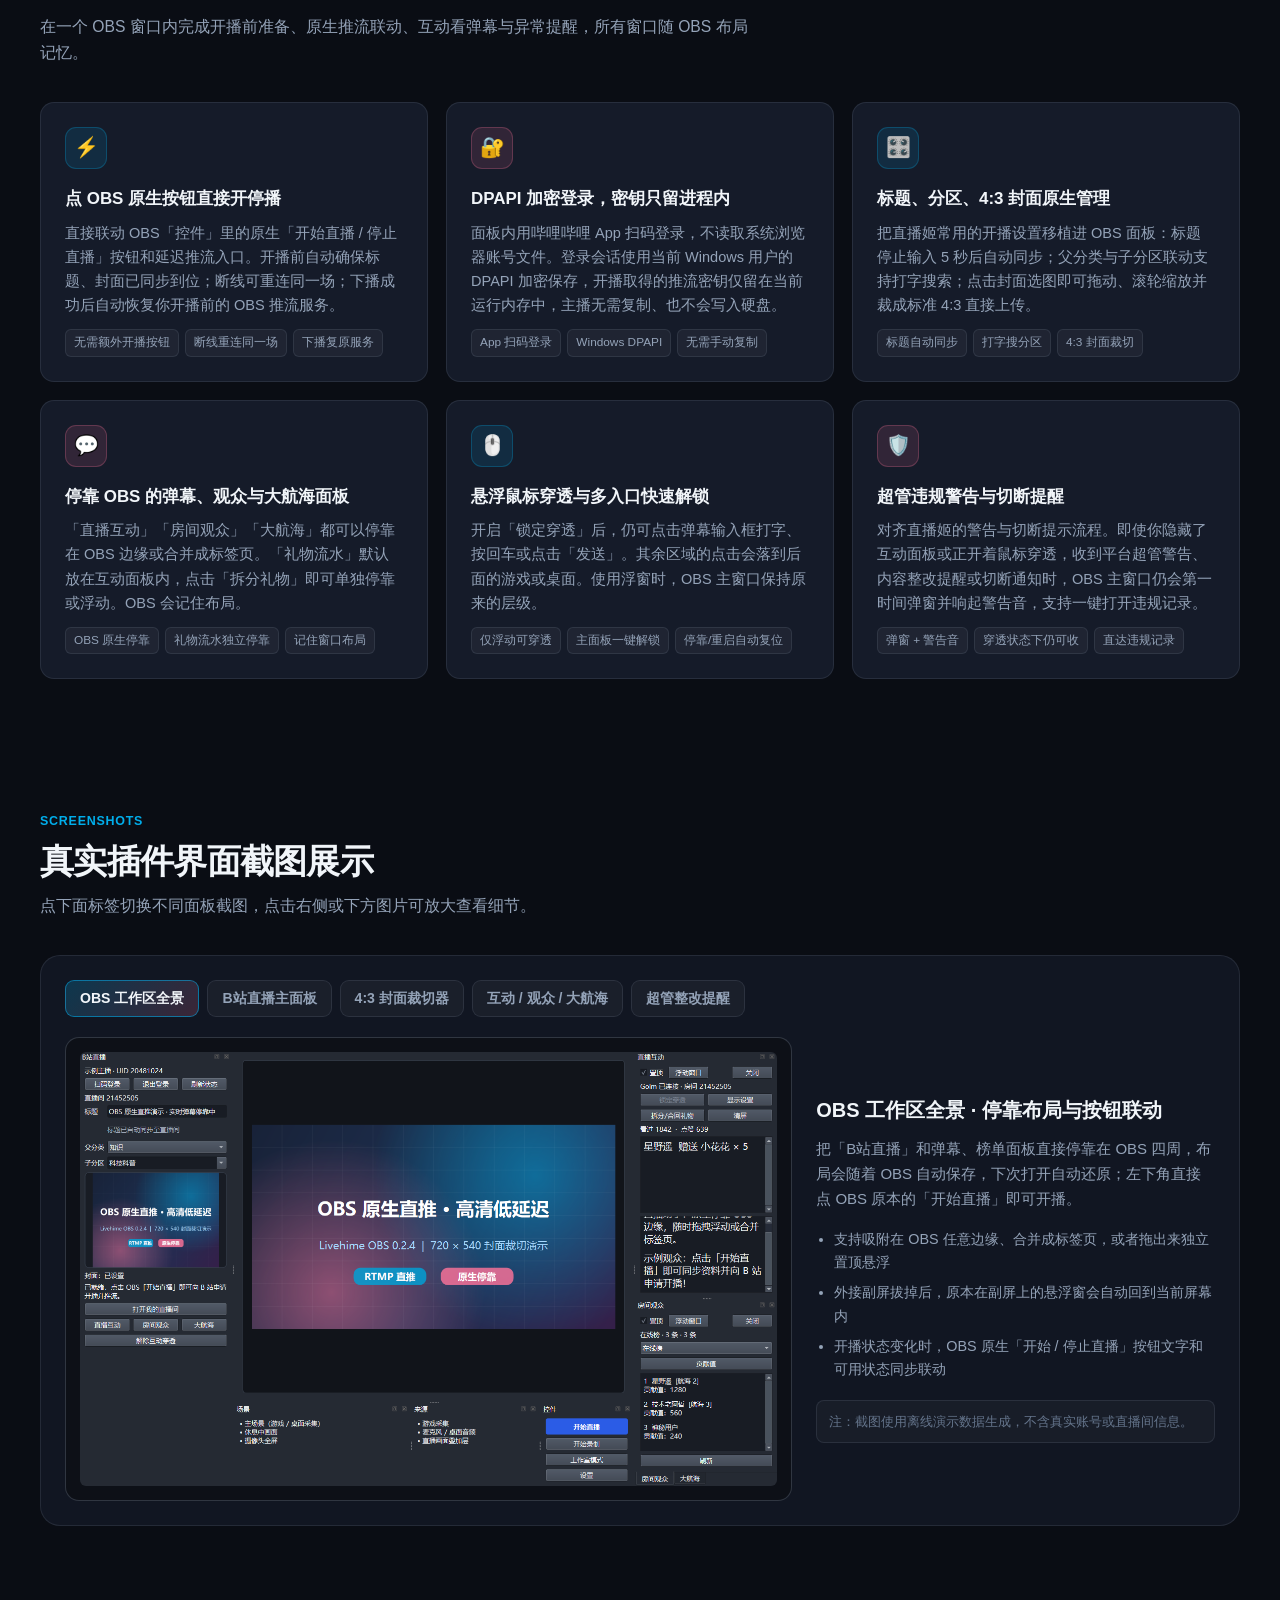
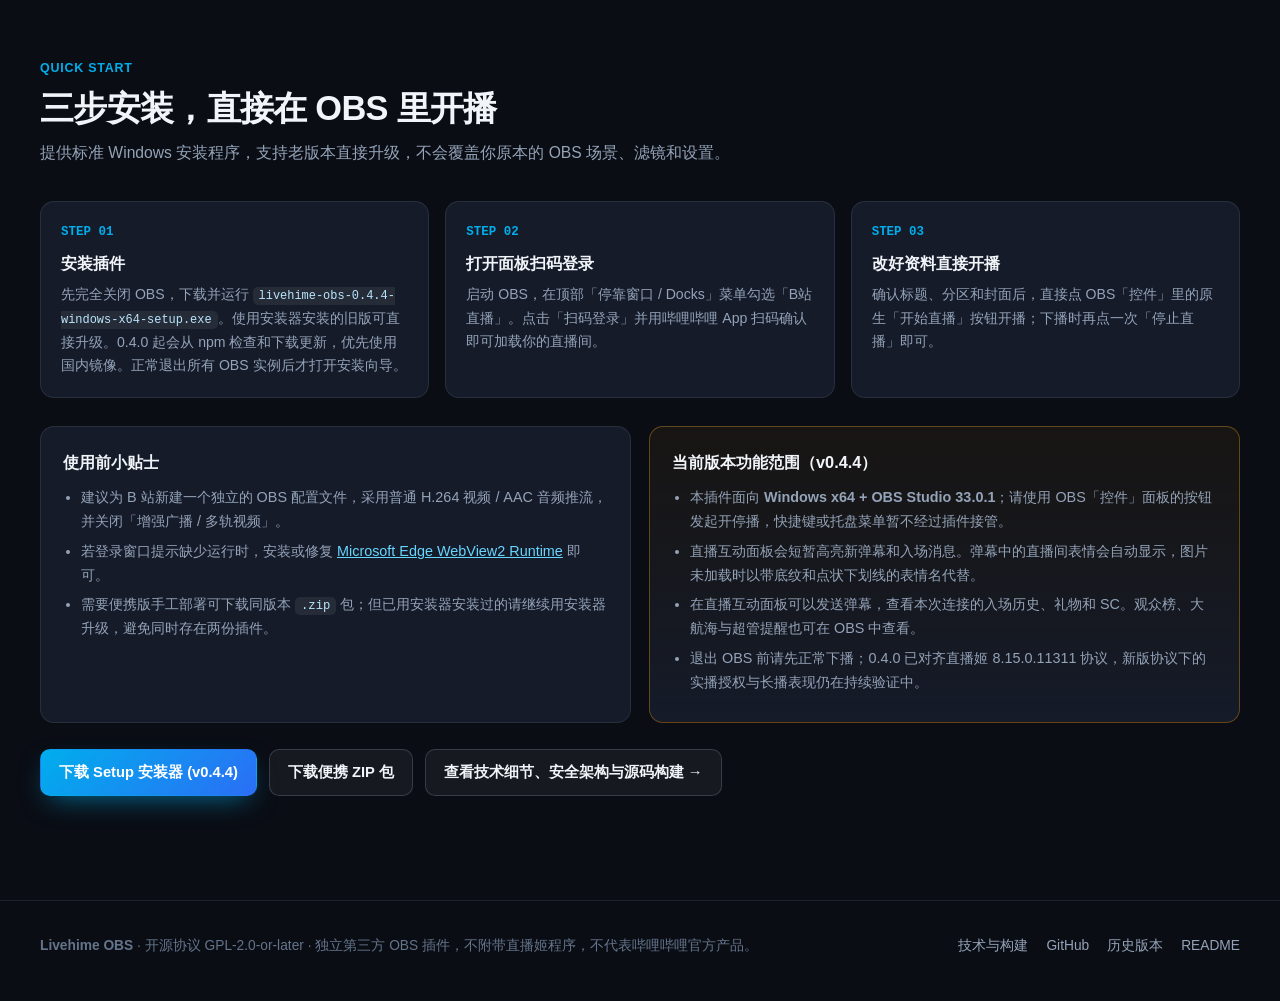
==== commit 35fcb489: "Release 0.4.4 with background dock dragging and audience click-through" ====
--- a/docs/index.html
+++ b/docs/index.html
@@ -14,7 +14,7 @@
       <a class="brand" href="#top">
         <img class="brand-icon" src="assets/favicon.svg" alt="Livehime OBS">
         <span>Livehime OBS</span>
-        <span class="brand-version">v0.4.3</span>
+        <span class="brand-version">v0.4.4</span>
       </a>
       <nav class="nav-links" id="navLinks">
         <a href="#why">定位对比</a>
@@ -25,7 +25,7 @@
       </nav>
       <div class="nav-actions">
         <a class="btn btn-ghost" href="https://github.com/lightsing/livehime-obs" target="_blank" rel="noopener">GitHub</a>
-        <a class="btn btn-primary" href="https://github.com/lightsing/livehime-obs/releases/tag/v0.4.3" target="_blank" rel="noopener">下载 v0.4.3</a>
+        <a class="btn btn-primary" href="https://github.com/lightsing/livehime-obs/releases/tag/v0.4.4" target="_blank" rel="noopener">下载 v0.4.4</a>
         <button class="nav-toggle" id="navToggle" type="button" aria-label="展开导航">菜单</button>
       </div>
     </div>
@@ -45,8 +45,8 @@
             既不用受限于官方第三方推流码的 5000 粉门槛或靠油猴脚本手动复制，也不用再开着直播姬做本地 RTMP 中转——点 OBS「控件」里的原生按钮即可联动两端开停播，断线可重连同一场，下播成功后自动恢复原 OBS 推流服务；登录会话使用当前 Windows 用户的 DPAPI 加密，本场推流密钥只留在进程内。
           </p>
           <div class="hero-cta">
-            <a class="btn btn-primary" href="https://github.com/lightsing/livehime-obs/releases/download/v0.4.3/livehime-obs-0.4.3-windows-x64-setup.exe" target="_blank" rel="noopener">
-              下载安装包 (v0.4.3)
+            <a class="btn btn-primary" href="https://github.com/lightsing/livehime-obs/releases/download/v0.4.4/livehime-obs-0.4.4-windows-x64-setup.exe" target="_blank" rel="noopener">
+              下载安装包 (v0.4.4)
             </a>
             <a class="btn btn-secondary" href="#screenshots">看界面截图</a>
             <a class="btn btn-secondary" href="#start">三步上手教程</a>
@@ -236,7 +236,7 @@
           <div class="step-card">
             <div class="step-num">STEP 01</div>
             <h3>安装插件</h3>
-            <p>先完全关闭 OBS，下载并运行 <code>livehime-obs-0.4.3-windows-x64-setup.exe</code>。使用安装器安装的旧版可直接升级。0.4.0 起会从 npm 检查和下载更新，优先使用国内镜像。正常退出所有 OBS 实例后才打开安装向导。</p>
+            <p>先完全关闭 OBS，下载并运行 <code>livehime-obs-0.4.4-windows-x64-setup.exe</code>。使用安装器安装的旧版可直接升级。0.4.0 起会从 npm 检查和下载更新，优先使用国内镜像。正常退出所有 OBS 实例后才打开安装向导。</p>
           </div>
           <div class="step-card">
             <div class="step-num">STEP 02</div>
@@ -260,7 +260,7 @@
             </ul>
           </div>
           <div class="info-panel warn">
-            <h3>当前版本功能范围（v0.4.3）</h3>
+            <h3>当前版本功能范围（v0.4.4）</h3>
             <ul>
               <li>本插件面向 <strong>Windows x64 + OBS Studio 33.0.1</strong>；请使用 OBS「控件」面板的按钮发起开停播，快捷键或托盘菜单暂不经过插件接管。</li>
               <li>直播互动面板会短暂高亮新弹幕和入场消息。弹幕中的直播间表情会自动显示，图片未加载时以带底纹和点状下划线的表情名代替。</li>
@@ -271,8 +271,8 @@
         </div>
 
         <div class="hero-cta" style="margin-top:26px;margin-bottom:0;">
-          <a class="btn btn-primary" href="https://github.com/lightsing/livehime-obs/releases/download/v0.4.3/livehime-obs-0.4.3-windows-x64-setup.exe" target="_blank" rel="noopener">下载 Setup 安装器 (v0.4.3)</a>
-          <a class="btn btn-secondary" href="https://github.com/lightsing/livehime-obs/releases/download/v0.4.3/livehime-obs-0.4.3-windows-x64.zip" target="_blank" rel="noopener">下载便携 ZIP 包</a>
+          <a class="btn btn-primary" href="https://github.com/lightsing/livehime-obs/releases/download/v0.4.4/livehime-obs-0.4.4-windows-x64-setup.exe" target="_blank" rel="noopener">下载 Setup 安装器 (v0.4.4)</a>
+          <a class="btn btn-secondary" href="https://github.com/lightsing/livehime-obs/releases/download/v0.4.4/livehime-obs-0.4.4-windows-x64.zip" target="_blank" rel="noopener">下载便携 ZIP 包</a>
           <a class="btn btn-secondary" href="tech.html">查看技术细节、安全架构与源码构建 →</a>
         </div>
       </div>
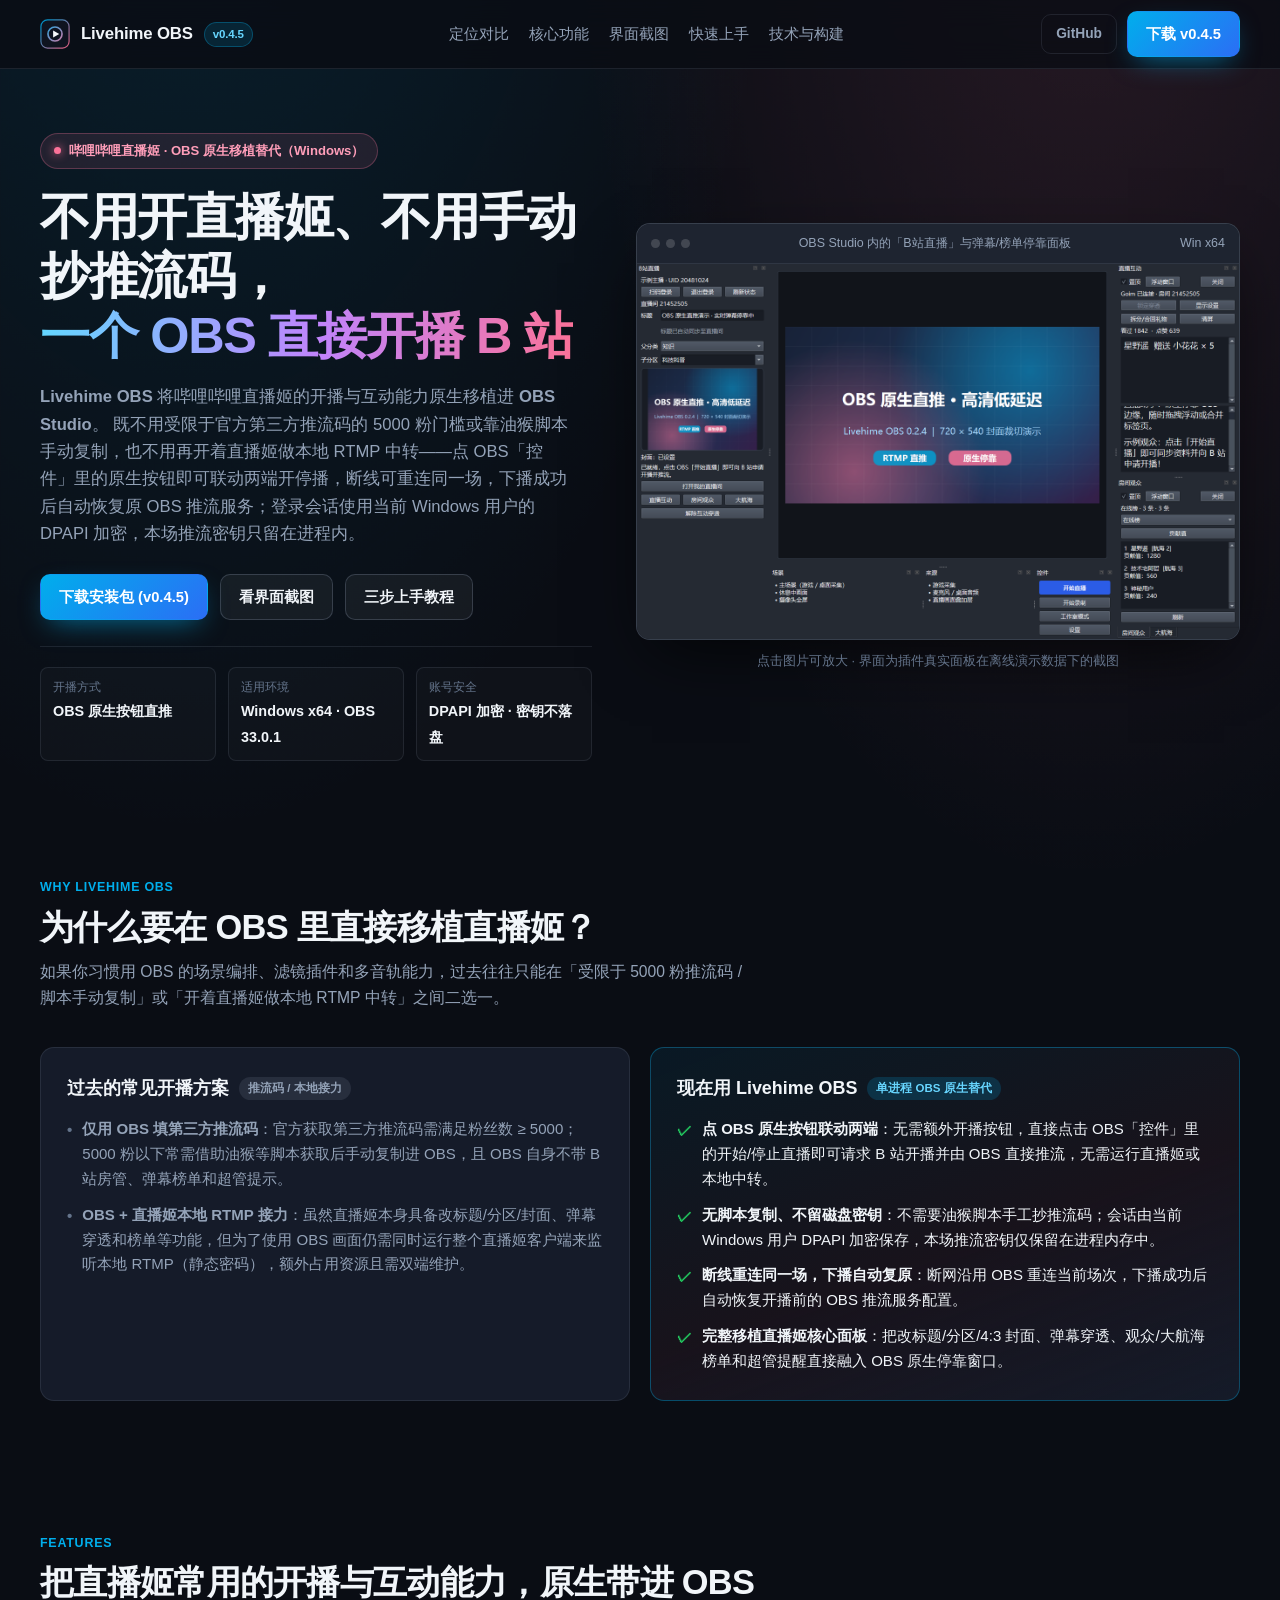
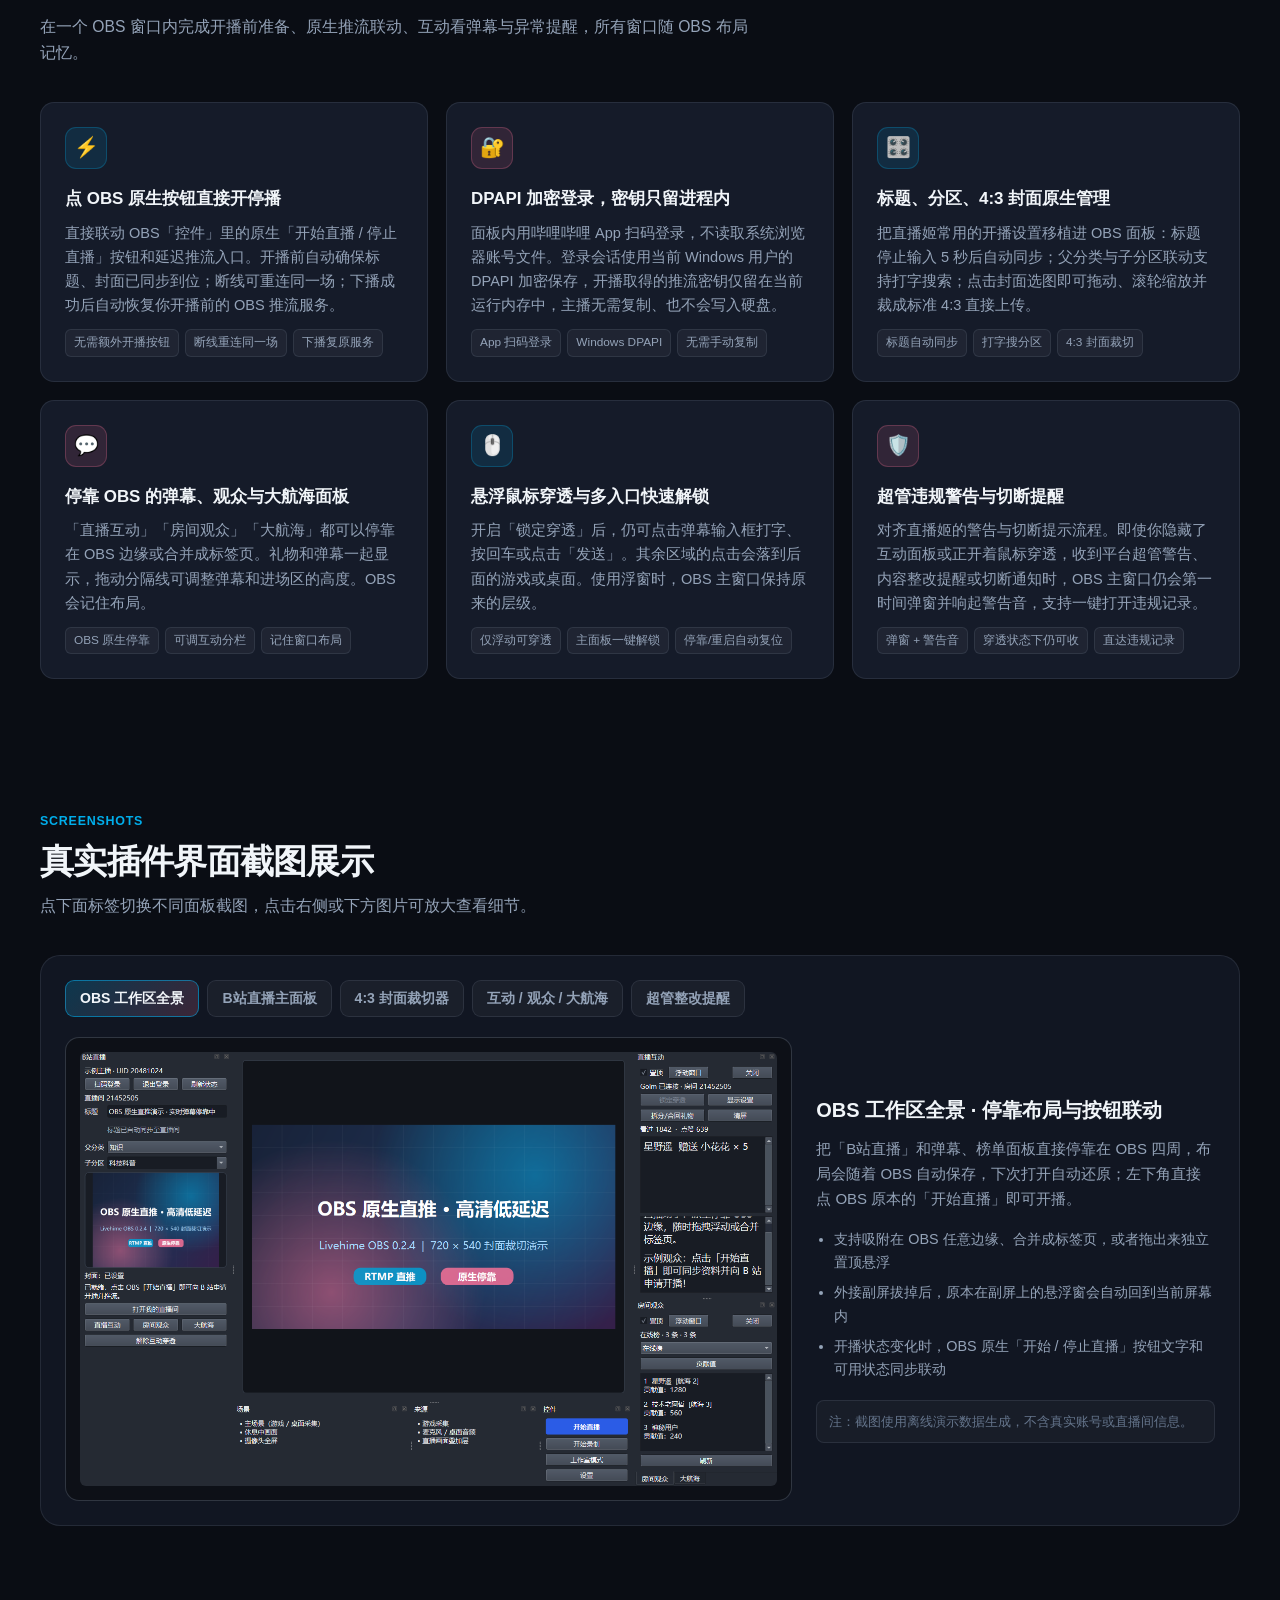
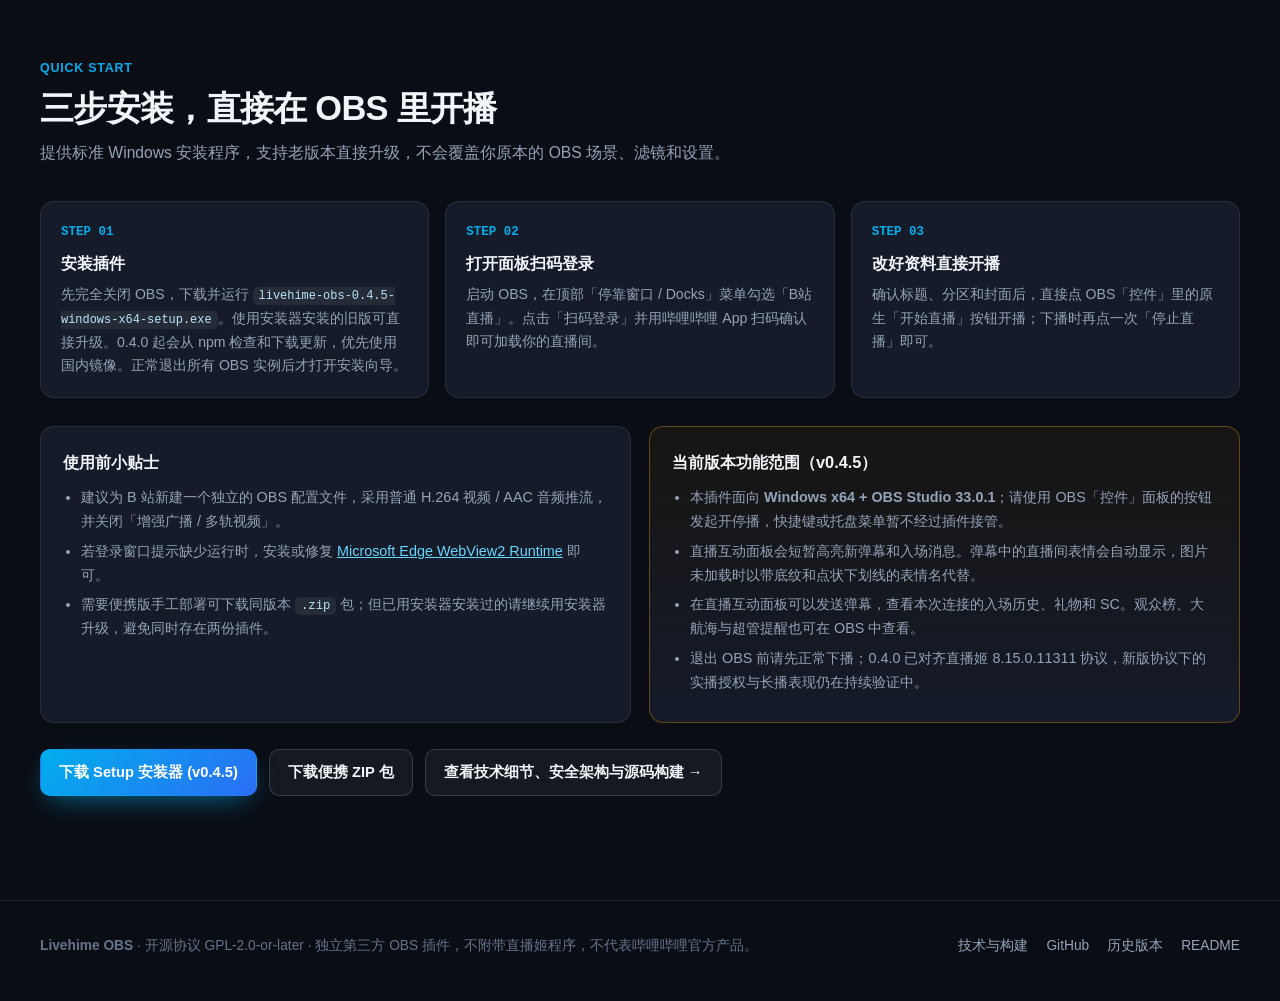
==== commit a0aeccab: "Release 0.4.5 with inline gifts and OBS-themed interaction panels" ====
--- a/docs/index.html
+++ b/docs/index.html
@@ -14,7 +14,7 @@
       <a class="brand" href="#top">
         <img class="brand-icon" src="assets/favicon.svg" alt="Livehime OBS">
         <span>Livehime OBS</span>
-        <span class="brand-version">v0.4.4</span>
+        <span class="brand-version">v0.4.5</span>
       </a>
       <nav class="nav-links" id="navLinks">
         <a href="#why">定位对比</a>
@@ -25,7 +25,7 @@
       </nav>
       <div class="nav-actions">
         <a class="btn btn-ghost" href="https://github.com/lightsing/livehime-obs" target="_blank" rel="noopener">GitHub</a>
-        <a class="btn btn-primary" href="https://github.com/lightsing/livehime-obs/releases/tag/v0.4.4" target="_blank" rel="noopener">下载 v0.4.4</a>
+        <a class="btn btn-primary" href="https://github.com/lightsing/livehime-obs/releases/tag/v0.4.5" target="_blank" rel="noopener">下载 v0.4.5</a>
         <button class="nav-toggle" id="navToggle" type="button" aria-label="展开导航">菜单</button>
       </div>
     </div>
@@ -45,8 +45,8 @@
             既不用受限于官方第三方推流码的 5000 粉门槛或靠油猴脚本手动复制，也不用再开着直播姬做本地 RTMP 中转——点 OBS「控件」里的原生按钮即可联动两端开停播，断线可重连同一场，下播成功后自动恢复原 OBS 推流服务；登录会话使用当前 Windows 用户的 DPAPI 加密，本场推流密钥只留在进程内。
           </p>
           <div class="hero-cta">
-            <a class="btn btn-primary" href="https://github.com/lightsing/livehime-obs/releases/download/v0.4.4/livehime-obs-0.4.4-windows-x64-setup.exe" target="_blank" rel="noopener">
-              下载安装包 (v0.4.4)
+            <a class="btn btn-primary" href="https://github.com/lightsing/livehime-obs/releases/download/v0.4.5/livehime-obs-0.4.5-windows-x64-setup.exe" target="_blank" rel="noopener">
+              下载安装包 (v0.4.5)
             </a>
             <a class="btn btn-secondary" href="#screenshots">看界面截图</a>
             <a class="btn btn-secondary" href="#start">三步上手教程</a>
@@ -153,10 +153,10 @@
           <article class="feature-card pink">
             <div class="feature-icon">💬</div>
             <h3>停靠 OBS 的弹幕、观众与大航海面板</h3>
-            <p>「直播互动」「房间观众」「大航海」都可以停靠在 OBS 边缘或合并成标签页。「礼物流水」默认放在互动面板内，点击「拆分礼物」即可单独停靠或浮动。OBS 会记住布局。</p>
+            <p>「直播互动」「房间观众」「大航海」都可以停靠在 OBS 边缘或合并成标签页。礼物和弹幕一起显示，拖动分隔线可调整弹幕和进场区的高度。OBS 会记住布局。</p>
             <div class="feature-tags">
               <span class="tag">OBS 原生停靠</span>
-              <span class="tag">礼物流水独立停靠</span>
+              <span class="tag">可调互动分栏</span>
               <span class="tag">记住窗口布局</span>
             </div>
           </article>
@@ -236,7 +236,7 @@
           <div class="step-card">
             <div class="step-num">STEP 01</div>
             <h3>安装插件</h3>
-            <p>先完全关闭 OBS，下载并运行 <code>livehime-obs-0.4.4-windows-x64-setup.exe</code>。使用安装器安装的旧版可直接升级。0.4.0 起会从 npm 检查和下载更新，优先使用国内镜像。正常退出所有 OBS 实例后才打开安装向导。</p>
+            <p>先完全关闭 OBS，下载并运行 <code>livehime-obs-0.4.5-windows-x64-setup.exe</code>。使用安装器安装的旧版可直接升级。0.4.0 起会从 npm 检查和下载更新，优先使用国内镜像。正常退出所有 OBS 实例后才打开安装向导。</p>
           </div>
           <div class="step-card">
             <div class="step-num">STEP 02</div>
@@ -260,7 +260,7 @@
             </ul>
           </div>
           <div class="info-panel warn">
-            <h3>当前版本功能范围（v0.4.4）</h3>
+            <h3>当前版本功能范围（v0.4.5）</h3>
             <ul>
               <li>本插件面向 <strong>Windows x64 + OBS Studio 33.0.1</strong>；请使用 OBS「控件」面板的按钮发起开停播，快捷键或托盘菜单暂不经过插件接管。</li>
               <li>直播互动面板会短暂高亮新弹幕和入场消息。弹幕中的直播间表情会自动显示，图片未加载时以带底纹和点状下划线的表情名代替。</li>
@@ -271,8 +271,8 @@
         </div>
 
         <div class="hero-cta" style="margin-top:26px;margin-bottom:0;">
-          <a class="btn btn-primary" href="https://github.com/lightsing/livehime-obs/releases/download/v0.4.4/livehime-obs-0.4.4-windows-x64-setup.exe" target="_blank" rel="noopener">下载 Setup 安装器 (v0.4.4)</a>
-          <a class="btn btn-secondary" href="https://github.com/lightsing/livehime-obs/releases/download/v0.4.4/livehime-obs-0.4.4-windows-x64.zip" target="_blank" rel="noopener">下载便携 ZIP 包</a>
+          <a class="btn btn-primary" href="https://github.com/lightsing/livehime-obs/releases/download/v0.4.5/livehime-obs-0.4.5-windows-x64-setup.exe" target="_blank" rel="noopener">下载 Setup 安装器 (v0.4.5)</a>
+          <a class="btn btn-secondary" href="https://github.com/lightsing/livehime-obs/releases/download/v0.4.5/livehime-obs-0.4.5-windows-x64.zip" target="_blank" rel="noopener">下载便携 ZIP 包</a>
           <a class="btn btn-secondary" href="tech.html">查看技术细节、安全架构与源码构建 →</a>
         </div>
       </div>
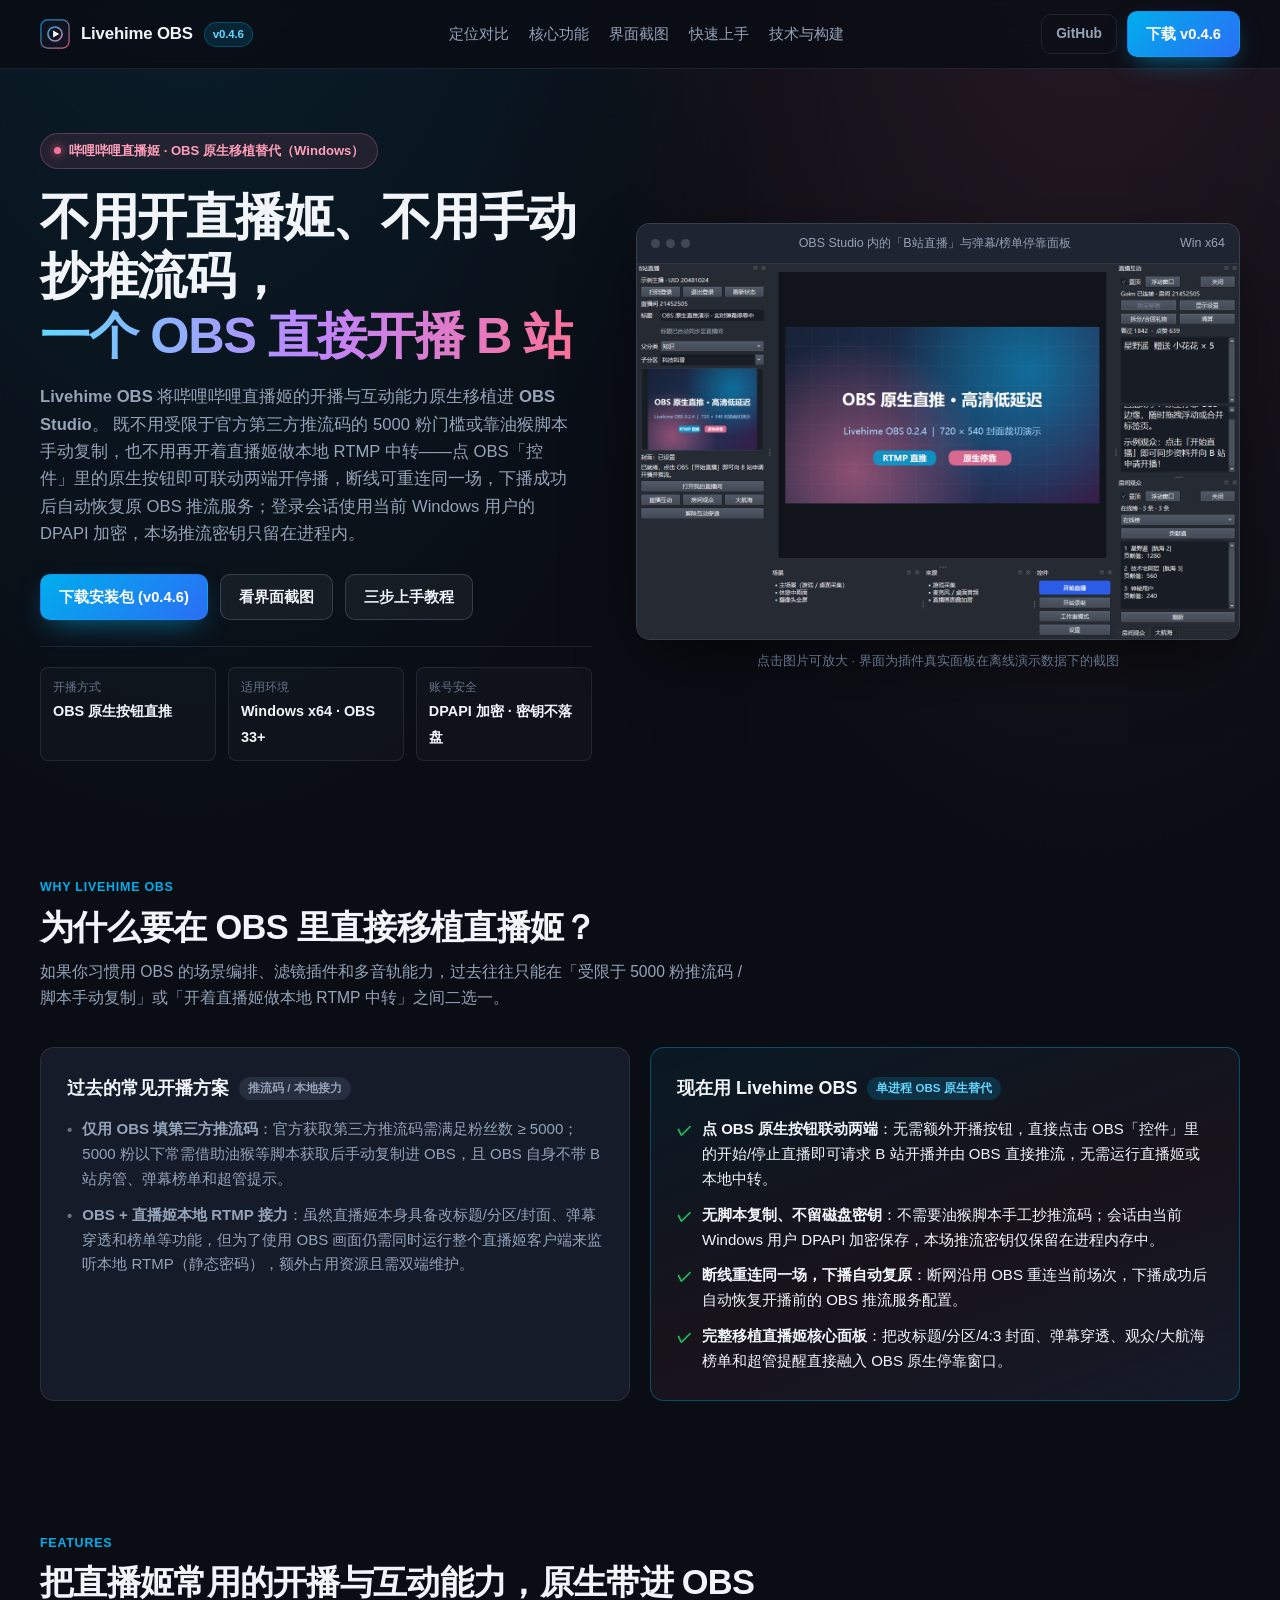
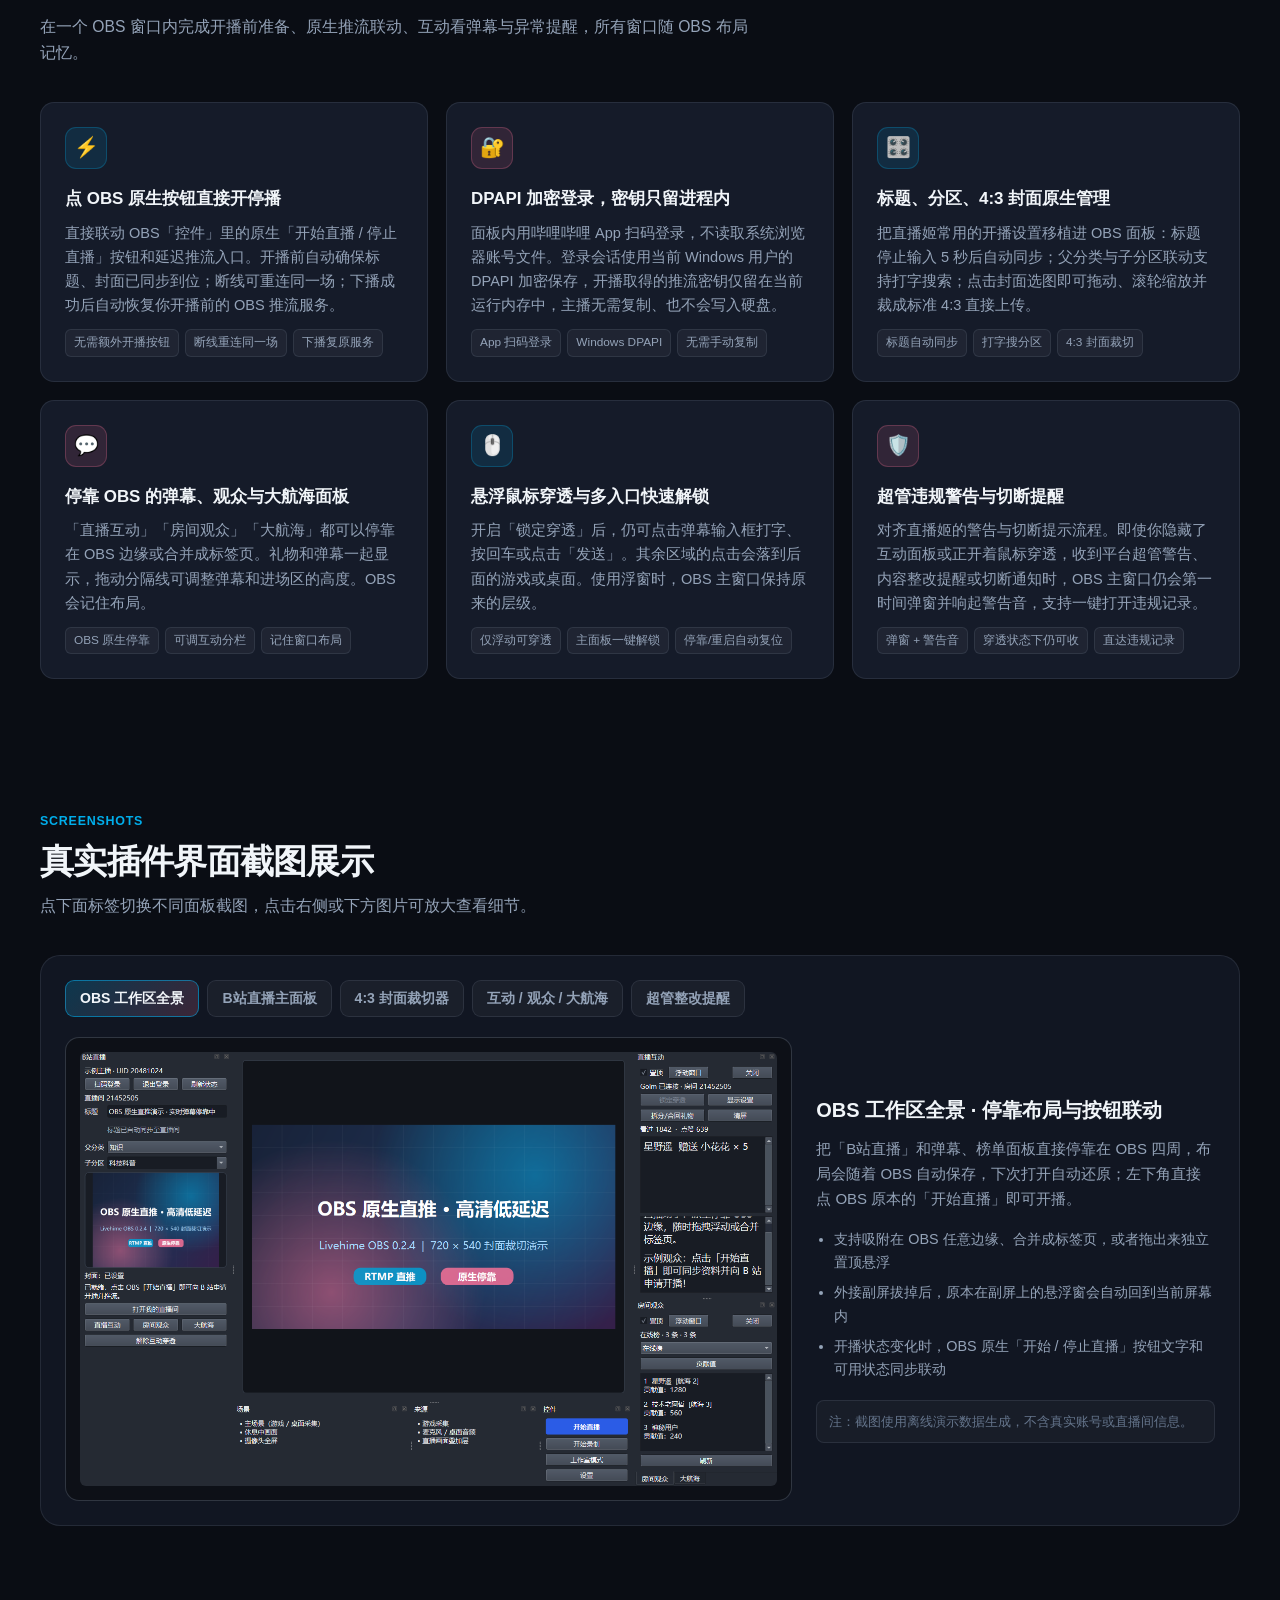
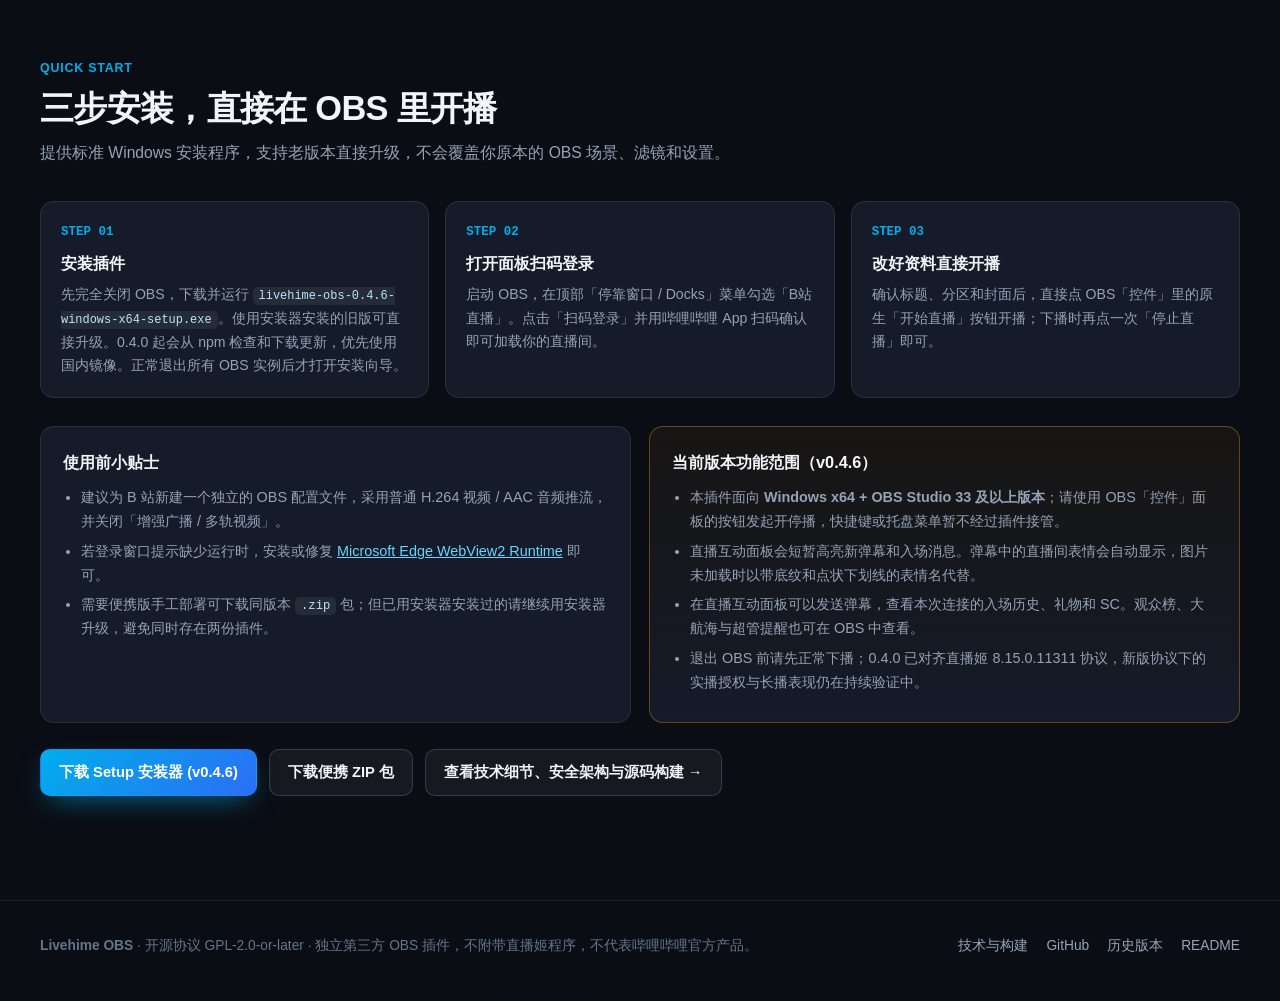
==== commit a93fa708: "Release 0.4.6 with relaxed OBS installer version checks" ====
--- a/docs/index.html
+++ b/docs/index.html
@@ -14,7 +14,7 @@
       <a class="brand" href="#top">
         <img class="brand-icon" src="assets/favicon.svg" alt="Livehime OBS">
         <span>Livehime OBS</span>
-        <span class="brand-version">v0.4.5</span>
+        <span class="brand-version">v0.4.6</span>
       </a>
       <nav class="nav-links" id="navLinks">
         <a href="#why">定位对比</a>
@@ -25,7 +25,7 @@
       </nav>
       <div class="nav-actions">
         <a class="btn btn-ghost" href="https://github.com/lightsing/livehime-obs" target="_blank" rel="noopener">GitHub</a>
-        <a class="btn btn-primary" href="https://github.com/lightsing/livehime-obs/releases/tag/v0.4.5" target="_blank" rel="noopener">下载 v0.4.5</a>
+        <a class="btn btn-primary" href="https://github.com/lightsing/livehime-obs/releases/tag/v0.4.6" target="_blank" rel="noopener">下载 v0.4.6</a>
         <button class="nav-toggle" id="navToggle" type="button" aria-label="展开导航">菜单</button>
       </div>
     </div>
@@ -45,8 +45,8 @@
             既不用受限于官方第三方推流码的 5000 粉门槛或靠油猴脚本手动复制，也不用再开着直播姬做本地 RTMP 中转——点 OBS「控件」里的原生按钮即可联动两端开停播，断线可重连同一场，下播成功后自动恢复原 OBS 推流服务；登录会话使用当前 Windows 用户的 DPAPI 加密，本场推流密钥只留在进程内。
           </p>
           <div class="hero-cta">
-            <a class="btn btn-primary" href="https://github.com/lightsing/livehime-obs/releases/download/v0.4.5/livehime-obs-0.4.5-windows-x64-setup.exe" target="_blank" rel="noopener">
-              下载安装包 (v0.4.5)
+            <a class="btn btn-primary" href="https://github.com/lightsing/livehime-obs/releases/download/v0.4.6/livehime-obs-0.4.6-windows-x64-setup.exe" target="_blank" rel="noopener">
+              下载安装包 (v0.4.6)
             </a>
             <a class="btn btn-secondary" href="#screenshots">看界面截图</a>
             <a class="btn btn-secondary" href="#start">三步上手教程</a>
@@ -58,7 +58,7 @@
             </div>
             <div class="spec-item">
               <span class="spec-label">适用环境</span>
-              <span class="spec-val">Windows x64 · OBS 33.0.1</span>
+              <span class="spec-val">Windows x64 · OBS 33+</span>
             </div>
             <div class="spec-item">
               <span class="spec-label">账号安全</span>
@@ -236,7 +236,7 @@
           <div class="step-card">
             <div class="step-num">STEP 01</div>
             <h3>安装插件</h3>
-            <p>先完全关闭 OBS，下载并运行 <code>livehime-obs-0.4.5-windows-x64-setup.exe</code>。使用安装器安装的旧版可直接升级。0.4.0 起会从 npm 检查和下载更新，优先使用国内镜像。正常退出所有 OBS 实例后才打开安装向导。</p>
+            <p>先完全关闭 OBS，下载并运行 <code>livehime-obs-0.4.6-windows-x64-setup.exe</code>。使用安装器安装的旧版可直接升级。0.4.0 起会从 npm 检查和下载更新，优先使用国内镜像。正常退出所有 OBS 实例后才打开安装向导。</p>
           </div>
           <div class="step-card">
             <div class="step-num">STEP 02</div>
@@ -260,9 +260,9 @@
             </ul>
           </div>
           <div class="info-panel warn">
-            <h3>当前版本功能范围（v0.4.5）</h3>
+            <h3>当前版本功能范围（v0.4.6）</h3>
             <ul>
-              <li>本插件面向 <strong>Windows x64 + OBS Studio 33.0.1</strong>；请使用 OBS「控件」面板的按钮发起开停播，快捷键或托盘菜单暂不经过插件接管。</li>
+              <li>本插件面向 <strong>Windows x64 + OBS Studio 33 及以上版本</strong>；请使用 OBS「控件」面板的按钮发起开停播，快捷键或托盘菜单暂不经过插件接管。</li>
               <li>直播互动面板会短暂高亮新弹幕和入场消息。弹幕中的直播间表情会自动显示，图片未加载时以带底纹和点状下划线的表情名代替。</li>
               <li>在直播互动面板可以发送弹幕，查看本次连接的入场历史、礼物和 SC。观众榜、大航海与超管提醒也可在 OBS 中查看。</li>
               <li>退出 OBS 前请先正常下播；0.4.0 已对齐直播姬 8.15.0.11311 协议，新版协议下的实播授权与长播表现仍在持续验证中。</li>
@@ -271,8 +271,8 @@
         </div>
 
         <div class="hero-cta" style="margin-top:26px;margin-bottom:0;">
-          <a class="btn btn-primary" href="https://github.com/lightsing/livehime-obs/releases/download/v0.4.5/livehime-obs-0.4.5-windows-x64-setup.exe" target="_blank" rel="noopener">下载 Setup 安装器 (v0.4.5)</a>
-          <a class="btn btn-secondary" href="https://github.com/lightsing/livehime-obs/releases/download/v0.4.5/livehime-obs-0.4.5-windows-x64.zip" target="_blank" rel="noopener">下载便携 ZIP 包</a>
+          <a class="btn btn-primary" href="https://github.com/lightsing/livehime-obs/releases/download/v0.4.6/livehime-obs-0.4.6-windows-x64-setup.exe" target="_blank" rel="noopener">下载 Setup 安装器 (v0.4.6)</a>
+          <a class="btn btn-secondary" href="https://github.com/lightsing/livehime-obs/releases/download/v0.4.6/livehime-obs-0.4.6-windows-x64.zip" target="_blank" rel="noopener">下载便携 ZIP 包</a>
           <a class="btn btn-secondary" href="tech.html">查看技术细节、安全架构与源码构建 →</a>
         </div>
       </div>
